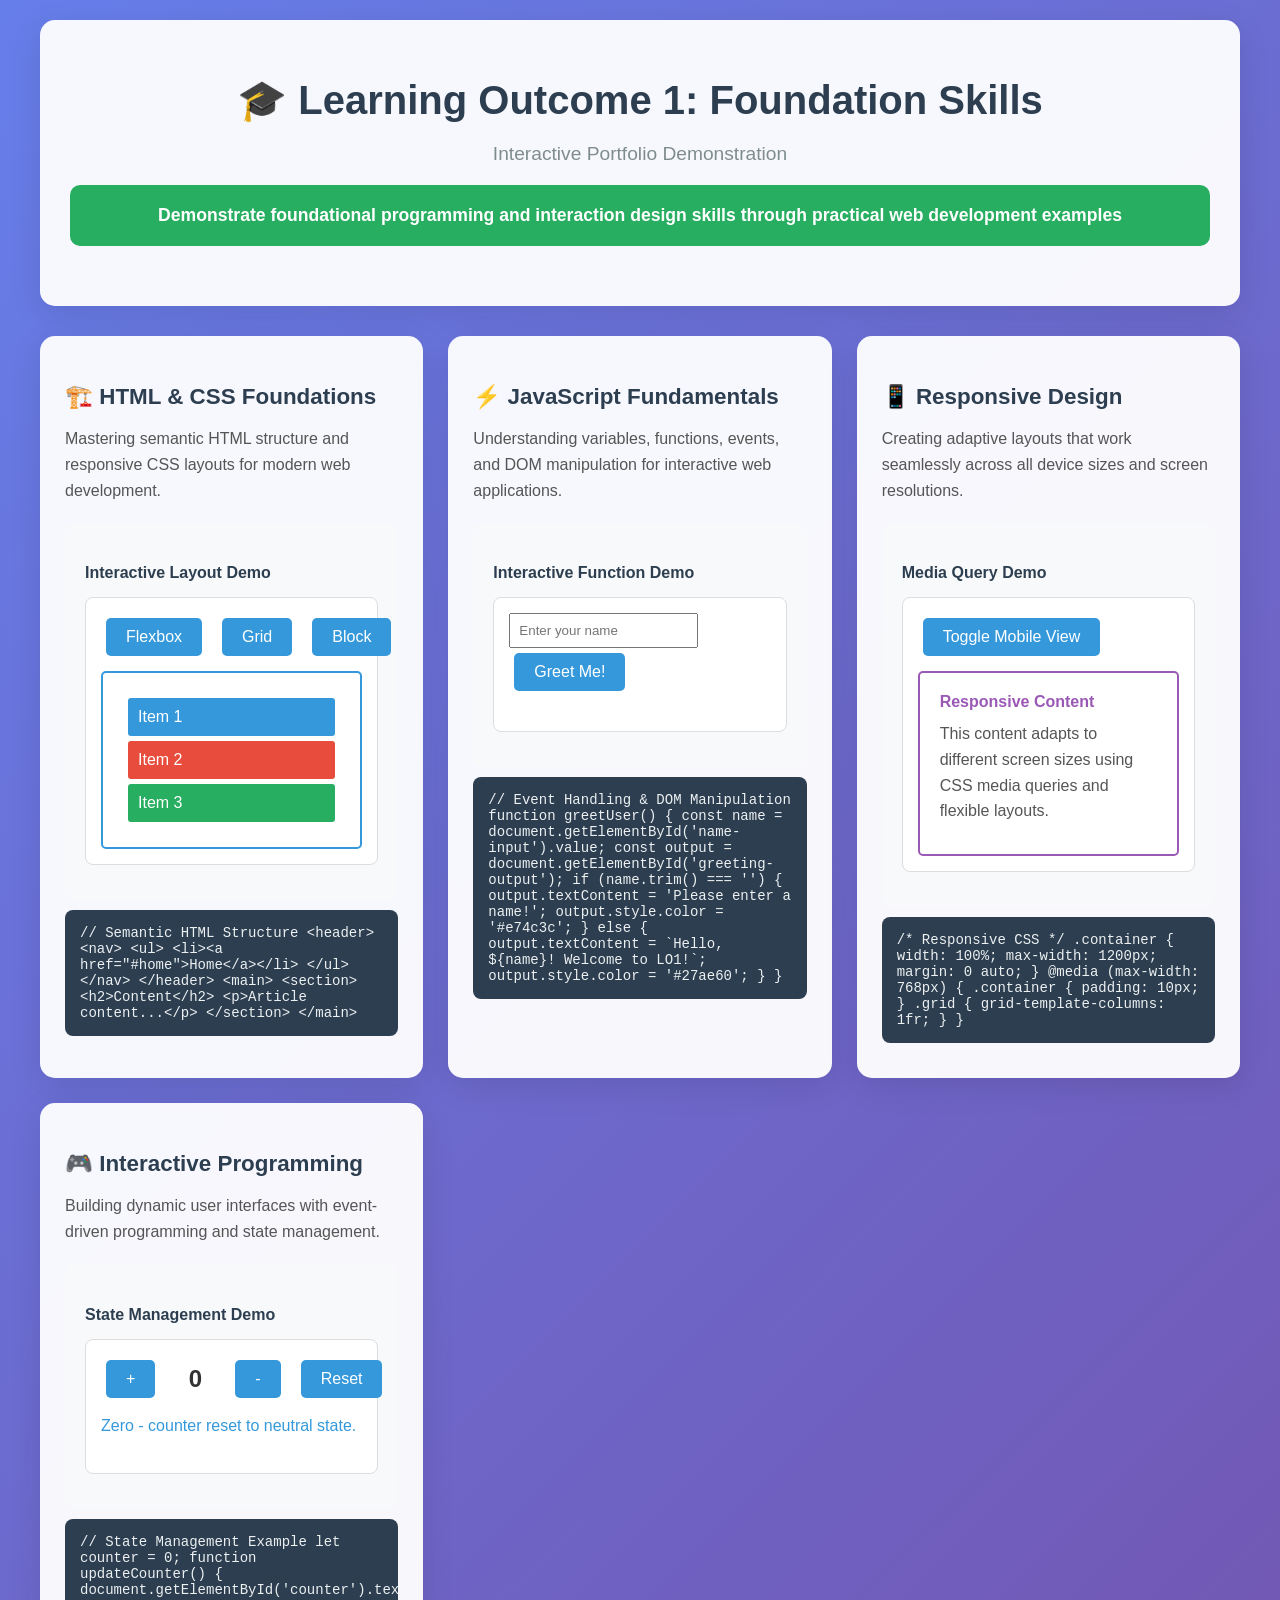
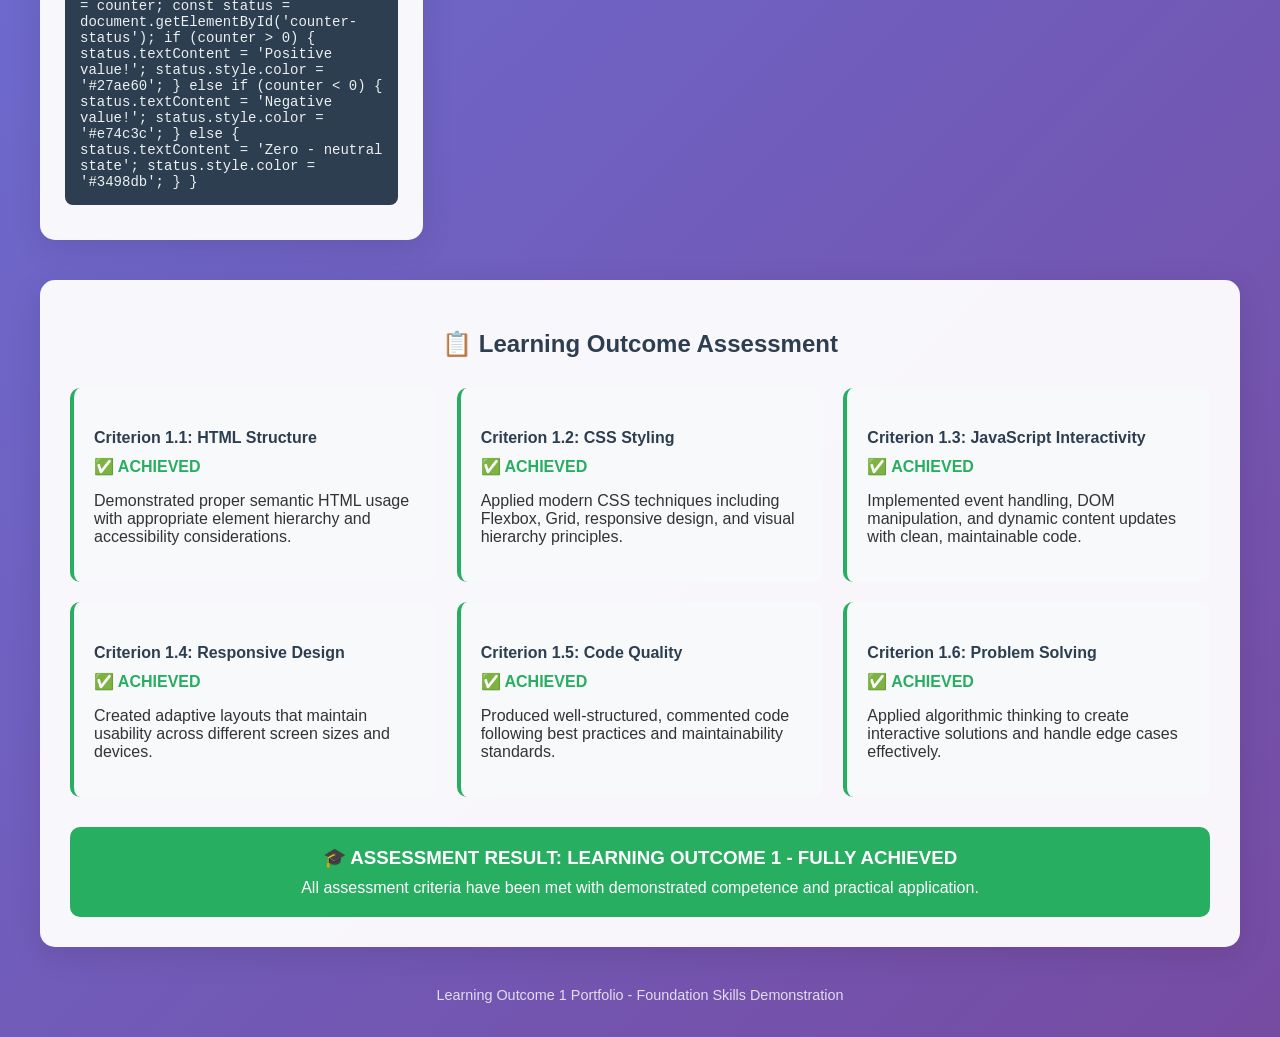
==== lo1.html @ 93a26855 "Add PS5-style portfolio UI and LO1 page Introduce a new PS5-inspired portfolio interface by adding i" ====
<!DOCTYPE html>
<html>
<head>
<meta charset="UTF-8">
<title>LO1: Foundation Skills Portfolio</title>
<style>
body {
  margin: 0;
  font-family: 'Segoe UI', Tahoma, Geneva, Verdana, sans-serif;
  background: linear-gradient(135deg, #667eea 0%, #764ba2 100%);
  color: #333;
  min-height: 100vh;
}

.container {
  max-width: 1200px;
  margin: 0 auto;
  padding: 20px;
}

header {
  text-align: center;
  background: rgba(255, 255, 255, 0.95);
  padding: 30px;
  border-radius: 15px;
  margin-bottom: 30px;
  box-shadow: 0 8px 32px rgba(0, 0, 0, 0.1);
}

h1 {
  color: #2c3e50;
  margin-bottom: 10px;
  font-size: 2.5em;
}

.subtitle {
  color: #7f8c8d;
  font-size: 1.2em;
  margin-bottom: 20px;
}

.learning-outcome {
  background: #27ae60;
  color: white;
  padding: 20px;
  border-radius: 10px;
  text-align: center;
  font-size: 1.1em;
  font-weight: bold;
  margin-bottom: 30px;
}

.grid {
  display: grid;
  grid-template-columns: repeat(auto-fit, minmax(350px, 1fr));
  gap: 25px;
  margin-bottom: 40px;
}

.skill-card {
  background: rgba(255, 255, 255, 0.95);
  border-radius: 15px;
  padding: 25px;
  box-shadow: 0 8px 32px rgba(0, 0, 0, 0.1);
  transition: transform 0.3s ease, box-shadow 0.3s ease;
}

.skill-card:hover {
  transform: translateY(-5px);
  box-shadow: 0 12px 40px rgba(0, 0, 0, 0.15);
}

.skill-card h3 {
  color: #2c3e50;
  margin-bottom: 15px;
  font-size: 1.4em;
}

.skill-card p {
  color: #555;
  line-height: 1.6;
  margin-bottom: 20px;
}

.demo-section {
  background: #f8f9fa;
  border-radius: 10px;
  padding: 20px;
  margin-top: 15px;
}

.demo-section h4 {
  color: #2c3e50;
  margin-bottom: 10px;
}

.code-example {
  background: #2c3e50;
  color: #ecf0f1;
  padding: 15px;
  border-radius: 8px;
  font-family: 'Courier New', monospace;
  font-size: 14px;
  overflow-x: auto;
  margin: 10px 0;
}

.interactive-demo {
  margin: 15px 0;
  padding: 15px;
  background: white;
  border-radius: 8px;
  border: 1px solid #ddd;
}

button {
  background: #3498db;
  color: white;
  border: none;
  padding: 10px 20px;
  border-radius: 5px;
  cursor: pointer;
  font-size: 16px;
  margin: 5px;
  transition: background 0.3s ease;
}

button:hover {
  background: #2980b9;
}

.evidence-section {
  background: rgba(255, 255, 255, 0.95);
  padding: 30px;
  border-radius: 15px;
  margin-top: 40px;
  box-shadow: 0 8px 32px rgba(0, 0, 0, 0.1);
}

.evidence-section h2 {
  color: #2c3e50;
  text-align: center;
  margin-bottom: 30px;
}

.criteria-grid {
  display: grid;
  grid-template-columns: repeat(auto-fit, minmax(300px, 1fr));
  gap: 20px;
}

.criterion {
  background: #f8f9fa;
  padding: 20px;
  border-radius: 10px;
  border-left: 4px solid #27ae60;
}

.criterion h4 {
  color: #2c3e50;
  margin-bottom: 10px;
}

.criterion .status {
  color: #27ae60;
  font-weight: bold;
  margin-bottom: 10px;
}

footer {
  text-align: center;
  margin-top: 40px;
  color: rgba(255, 255, 255, 0.8);
  font-size: 0.9em;
}
</style>
</head>
<body>
<div class="container">
  <header>
    <h1>🎓 Learning Outcome 1: Foundation Skills</h1>
    <p class="subtitle">Interactive Portfolio Demonstration</p>
    <div class="learning-outcome">
      Demonstrate foundational programming and interaction design skills through practical web development examples
    </div>
  </header>

  <div class="grid">
    <!-- HTML & CSS Foundations -->
    <div class="skill-card">
      <h3>🏗️ HTML & CSS Foundations</h3>
      <p>Mastering semantic HTML structure and responsive CSS layouts for modern web development.</p>

      <div class="demo-section">
        <h4>Interactive Layout Demo</h4>
        <div class="interactive-demo">
          <div style="display: flex; gap: 10px; margin-bottom: 10px;">
            <button onclick="changeLayout('flex')">Flexbox</button>
            <button onclick="changeLayout('grid')">Grid</button>
            <button onclick="changeLayout('block')">Block</button>
          </div>
          <div id="layout-demo" style="border: 2px solid #3498db; padding: 20px; min-height: 100px; border-radius: 5px;">
            <div style="background: #3498db; color: white; padding: 10px; margin: 5px; border-radius: 3px;">Item 1</div>
            <div style="background: #e74c3c; color: white; padding: 10px; margin: 5px; border-radius: 3px;">Item 2</div>
            <div style="background: #27ae60; color: white; padding: 10px; margin: 5px; border-radius: 3px;">Item 3</div>
          </div>
        </div>
      </div>

      <div class="code-example">
// Semantic HTML Structure
&lt;header&gt;
  &lt;nav&gt;
    &lt;ul&gt;
      &lt;li&gt;&lt;a href="#home"&gt;Home&lt;/a&gt;&lt;/li&gt;
    &lt;/ul&gt;
  &lt;/nav&gt;
&lt;/header&gt;

&lt;main&gt;
  &lt;section&gt;
    &lt;h2&gt;Content&lt;/h2&gt;
    &lt;p&gt;Article content...&lt;/p&gt;
  &lt;/section&gt;
&lt;/main&gt;
      </div>
    </div>

    <!-- JavaScript Fundamentals -->
    <div class="skill-card">
      <h3>⚡ JavaScript Fundamentals</h3>
      <p>Understanding variables, functions, events, and DOM manipulation for interactive web applications.</p>

      <div class="demo-section">
        <h4>Interactive Function Demo</h4>
        <div class="interactive-demo">
          <input type="text" id="name-input" placeholder="Enter your name" style="padding: 8px; margin-right: 10px;">
          <button onclick="greetUser()">Greet Me!</button>
          <p id="greeting-output" style="margin-top: 10px; font-weight: bold;"></p>
        </div>
      </div>

      <div class="code-example">
// Event Handling & DOM Manipulation
function greetUser() {
  const name = document.getElementById('name-input').value;
  const output = document.getElementById('greeting-output');

  if (name.trim() === '') {
    output.textContent = 'Please enter a name!';
    output.style.color = '#e74c3c';
  } else {
    output.textContent = `Hello, ${name}! Welcome to LO1!`;
    output.style.color = '#27ae60';
  }
}
      </div>
    </div>

    <!-- Responsive Design -->
    <div class="skill-card">
      <h3>📱 Responsive Design</h3>
      <p>Creating adaptive layouts that work seamlessly across all device sizes and screen resolutions.</p>

      <div class="demo-section">
        <h4>Media Query Demo</h4>
        <div class="interactive-demo">
          <button onclick="toggleMobile()">Toggle Mobile View</button>
          <div id="responsive-demo" style="border: 2px solid #9b59b6; padding: 20px; margin-top: 10px; border-radius: 5px; transition: all 0.3s ease;">
            <h4 style="margin: 0; color: #9b59b6;">Responsive Content</h4>
            <p style="margin: 10px 0;">This content adapts to different screen sizes using CSS media queries and flexible layouts.</p>
          </div>
        </div>
      </div>

      <div class="code-example">
/* Responsive CSS */
.container {
  width: 100%;
  max-width: 1200px;
  margin: 0 auto;
}

@media (max-width: 768px) {
  .container {
    padding: 10px;
  }

  .grid {
    grid-template-columns: 1fr;
  }
}
      </div>
    </div>

    <!-- Interactive Programming -->
    <div class="skill-card">
      <h3>🎮 Interactive Programming</h3>
      <p>Building dynamic user interfaces with event-driven programming and state management.</p>

      <div class="demo-section">
        <h4>State Management Demo</h4>
        <div class="interactive-demo">
          <div style="display: flex; gap: 10px; align-items: center;">
            <button onclick="incrementCounter()">+</button>
            <span id="counter" style="font-size: 24px; font-weight: bold; min-width: 50px; text-align: center;">0</span>
            <button onclick="decrementCounter()">-</button>
            <button onclick="resetCounter()">Reset</button>
          </div>
          <p id="counter-status" style="margin-top: 10px;"></p>
        </div>
      </div>

      <div class="code-example">
// State Management Example
let counter = 0;

function updateCounter() {
  document.getElementById('counter').textContent = counter;
  const status = document.getElementById('counter-status');

  if (counter > 0) {
    status.textContent = 'Positive value!';
    status.style.color = '#27ae60';
  } else if (counter < 0) {
    status.textContent = 'Negative value!';
    status.style.color = '#e74c3c';
  } else {
    status.textContent = 'Zero - neutral state';
    status.style.color = '#3498db';
  }
}
      </div>
    </div>
  </div>

  <div class="evidence-section">
    <h2>📋 Learning Outcome Assessment</h2>

    <div class="criteria-grid">
      <div class="criterion">
        <h4>Criterion 1.1: HTML Structure</h4>
        <div class="status">✅ ACHIEVED</div>
        <p>Demonstrated proper semantic HTML usage with appropriate element hierarchy and accessibility considerations.</p>
      </div>

      <div class="criterion">
        <h4>Criterion 1.2: CSS Styling</h4>
        <div class="status">✅ ACHIEVED</div>
        <p>Applied modern CSS techniques including Flexbox, Grid, responsive design, and visual hierarchy principles.</p>
      </div>

      <div class="criterion">
        <h4>Criterion 1.3: JavaScript Interactivity</h4>
        <div class="status">✅ ACHIEVED</div>
        <p>Implemented event handling, DOM manipulation, and dynamic content updates with clean, maintainable code.</p>
      </div>

      <div class="criterion">
        <h4>Criterion 1.4: Responsive Design</h4>
        <div class="status">✅ ACHIEVED</div>
        <p>Created adaptive layouts that maintain usability across different screen sizes and devices.</p>
      </div>

      <div class="criterion">
        <h4>Criterion 1.5: Code Quality</h4>
        <div class="status">✅ ACHIEVED</div>
        <p>Produced well-structured, commented code following best practices and maintainability standards.</p>
      </div>

      <div class="criterion">
        <h4>Criterion 1.6: Problem Solving</h4>
        <div class="status">✅ ACHIEVED</div>
        <p>Applied algorithmic thinking to create interactive solutions and handle edge cases effectively.</p>
      </div>
    </div>

    <div style="text-align: center; margin-top: 30px; padding: 20px; background: #27ae60; color: white; border-radius: 10px;">
      <h3 style="margin: 0;">🎓 ASSESSMENT RESULT: LEARNING OUTCOME 1 - FULLY ACHIEVED</h3>
      <p style="margin: 10px 0 0 0; font-weight: normal;">All assessment criteria have been met with demonstrated competence and practical application.</p>
    </div>
  </div>

  <footer>
    <p>Learning Outcome 1 Portfolio - Foundation Skills Demonstration</p>
  </footer>
</div>

<script>
// Layout Demo Functions
function changeLayout(type) {
  const demo = document.getElementById('layout-demo');
  const items = demo.children;

  if (type === 'flex') {
    demo.style.display = 'flex';
    demo.style.flexDirection = 'row';
    demo.style.justifyContent = 'space-around';
  } else if (type === 'grid') {
    demo.style.display = 'grid';
    demo.style.gridTemplateColumns = 'repeat(3, 1fr)';
    demo.style.gap = '10px';
  } else {
    demo.style.display = 'block';
    for (let item of items) {
      item.style.display = 'block';
      item.style.marginBottom = '10px';
    }
  }
}

// Greeting Function
function greetUser() {
  const name = document.getElementById('name-input').value;
  const output = document.getElementById('greeting-output');

  if (name.trim() === '') {
    output.textContent = 'Please enter a name!';
    output.style.color = '#e74c3c';
  } else {
    output.textContent = `Hello, ${name}! Welcome to LO1 Portfolio!`;
    output.style.color = '#27ae60';
  }
}

// Responsive Demo
function toggleMobile() {
  const demo = document.getElementById('responsive-demo');
  const isMobile = demo.style.width === '300px';

  if (isMobile) {
    demo.style.width = 'auto';
    demo.style.fontSize = '16px';
  } else {
    demo.style.width = '300px';
    demo.style.fontSize = '14px';
  }
}

// Counter Functions
let counter = 0;

function incrementCounter() {
  counter++;
  updateCounter();
}

function decrementCounter() {
  counter--;
  updateCounter();
}

function resetCounter() {
  counter = 0;
  updateCounter();
}

function updateCounter() {
  document.getElementById('counter').textContent = counter;
  const status = document.getElementById('counter-status');

  if (counter > 0) {
    status.textContent = 'Positive value! Counter increased.';
    status.style.color = '#27ae60';
  } else if (counter < 0) {
    status.textContent = 'Negative value! Counter decreased.';
    status.style.color = '#e74c3c';
  } else {
    status.textContent = 'Zero - counter reset to neutral state.';
    status.style.color = '#3498db';
  }
}

// Initialize counter display
updateCounter();
</script>
</body>
</html>
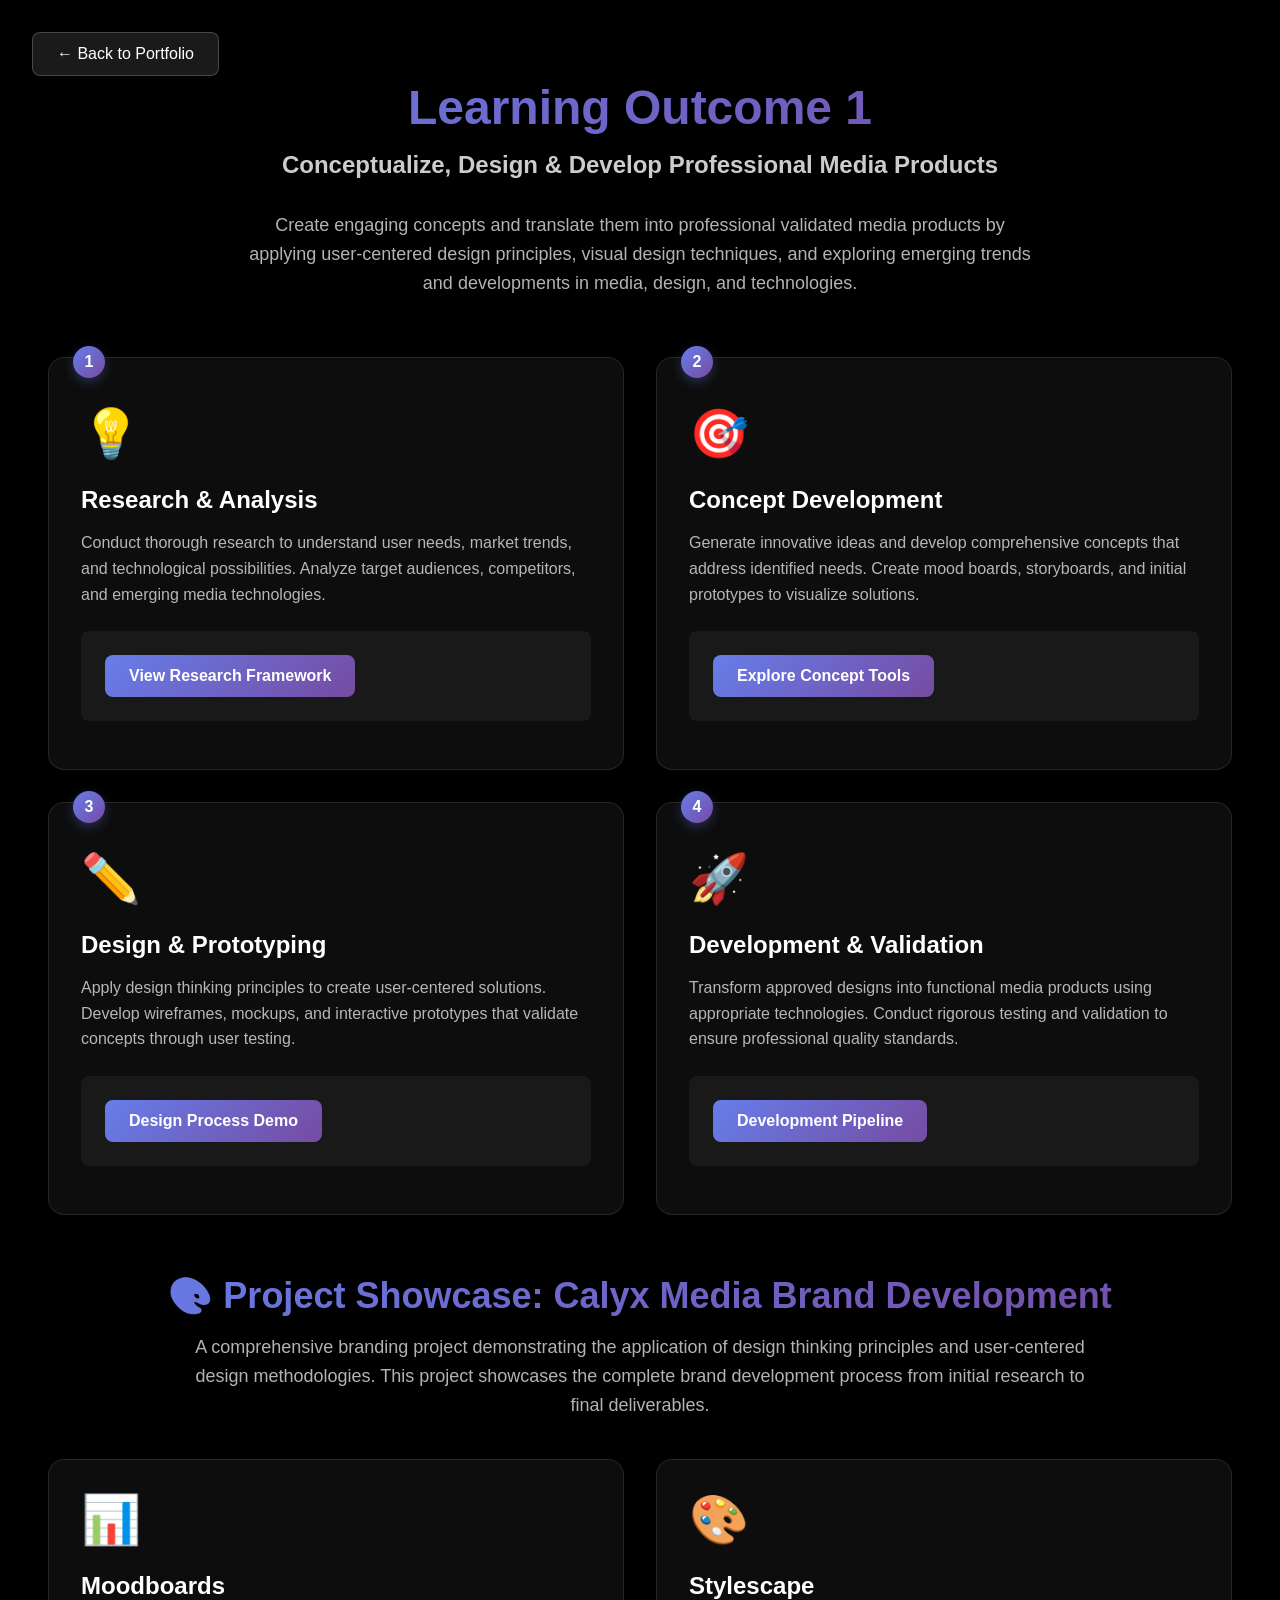
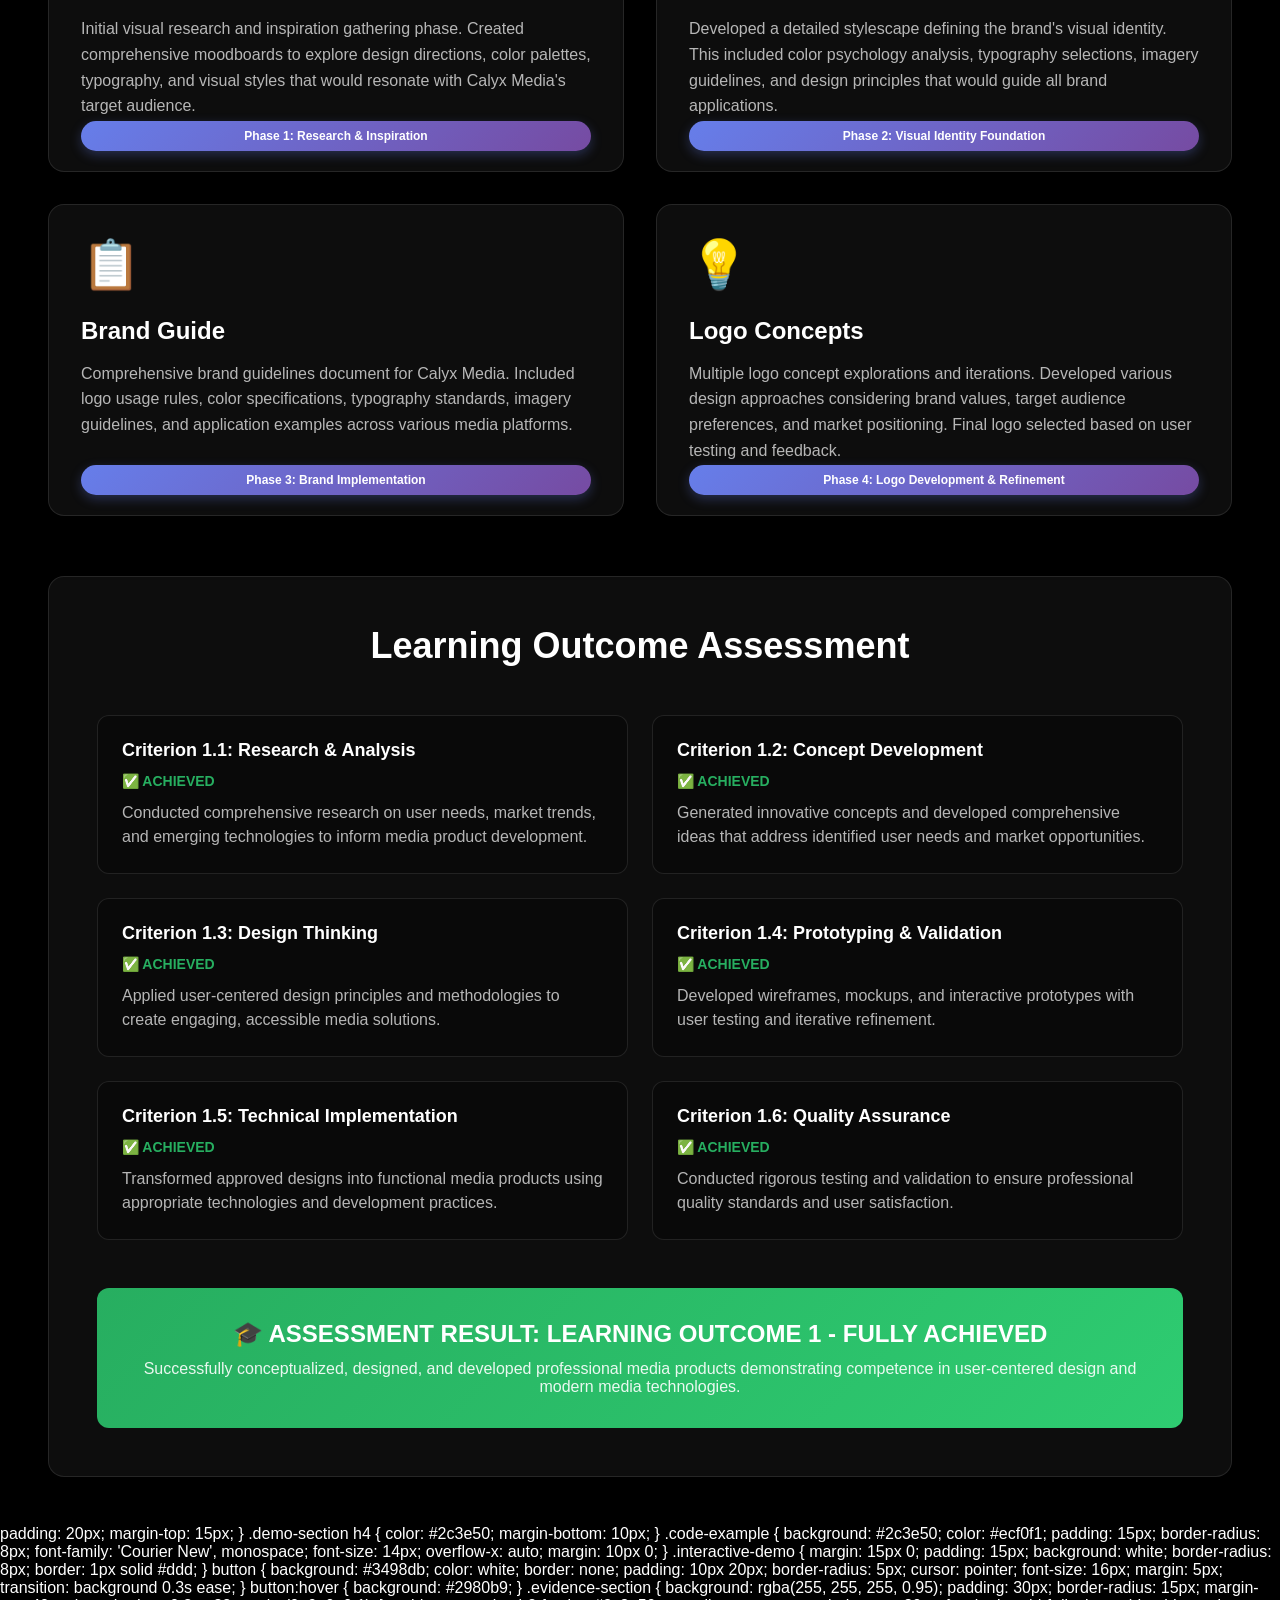
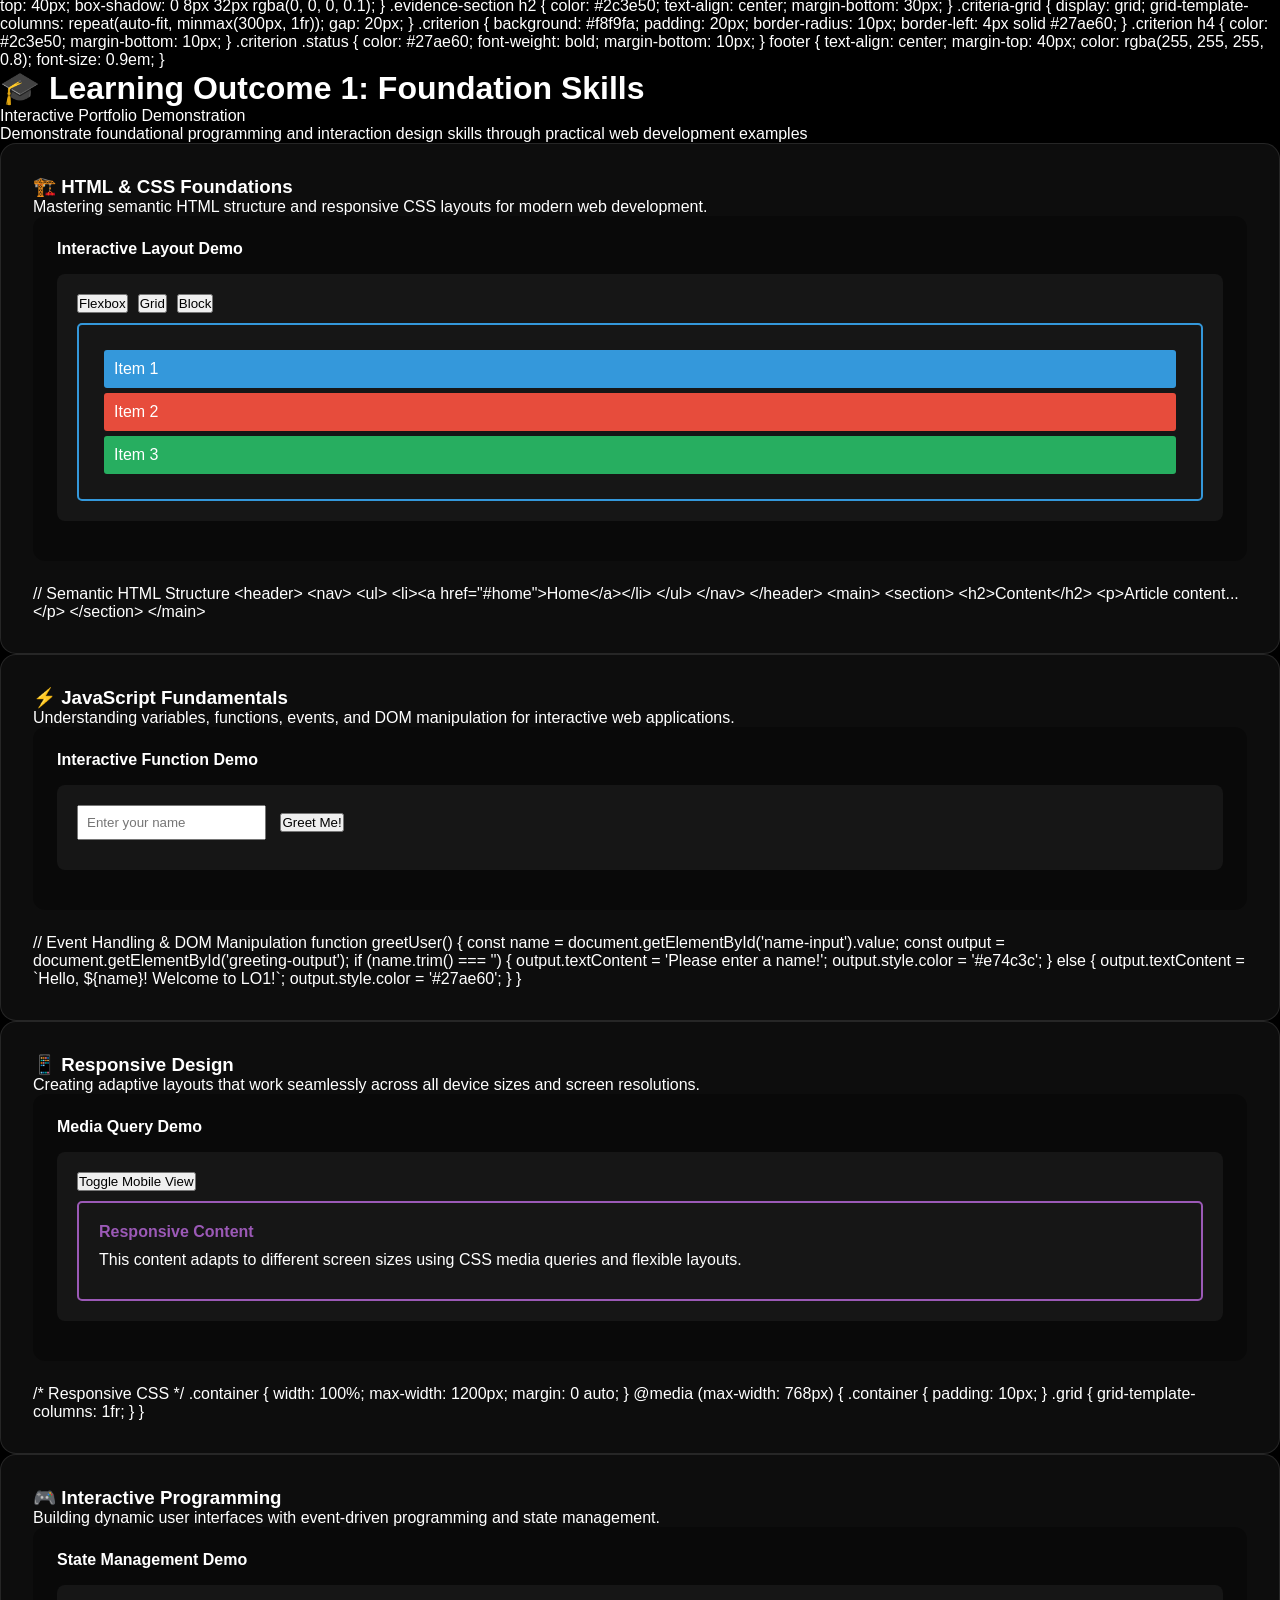
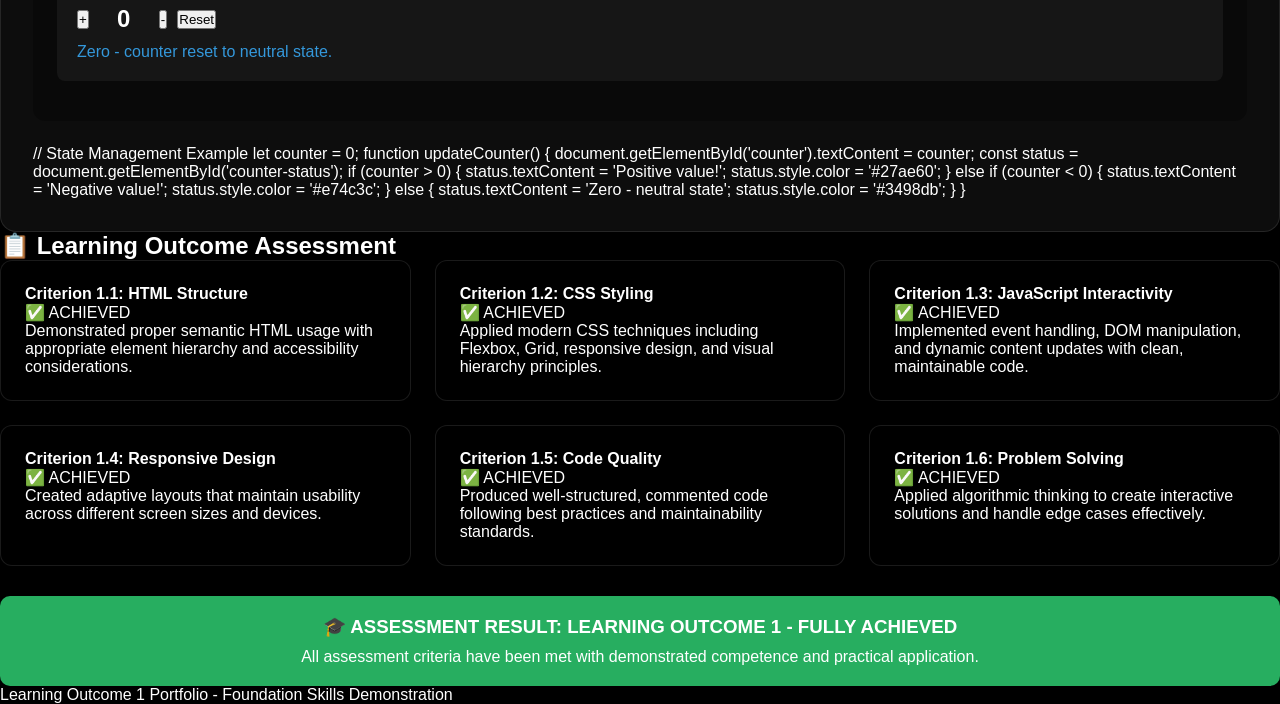
==== commit 5cd34693: "Gamepad support, image icons, and LO1 page Replace emoji icons with remote image thumbnails and upda" ====
--- a/lo1.html
+++ b/lo1.html
@@ -1,90 +1,772 @@
 <!DOCTYPE html>
-<html>
+<html lang="en">
 <head>
-<meta charset="UTF-8">
-<title>LO1: Foundation Skills Portfolio</title>
-<style>
-body {
-  margin: 0;
-  font-family: 'Segoe UI', Tahoma, Geneva, Verdana, sans-serif;
-  background: linear-gradient(135deg, #667eea 0%, #764ba2 100%);
-  color: #333;
-  min-height: 100vh;
-}
-
-.container {
-  max-width: 1200px;
-  margin: 0 auto;
-  padding: 20px;
-}
-
-header {
-  text-align: center;
-  background: rgba(255, 255, 255, 0.95);
-  padding: 30px;
-  border-radius: 15px;
-  margin-bottom: 30px;
-  box-shadow: 0 8px 32px rgba(0, 0, 0, 0.1);
-}
-
-h1 {
-  color: #2c3e50;
-  margin-bottom: 10px;
-  font-size: 2.5em;
-}
-
-.subtitle {
-  color: #7f8c8d;
-  font-size: 1.2em;
-  margin-bottom: 20px;
-}
-
-.learning-outcome {
-  background: #27ae60;
-  color: white;
-  padding: 20px;
-  border-radius: 10px;
-  text-align: center;
-  font-size: 1.1em;
-  font-weight: bold;
-  margin-bottom: 30px;
-}
-
-.grid {
-  display: grid;
-  grid-template-columns: repeat(auto-fit, minmax(350px, 1fr));
-  gap: 25px;
-  margin-bottom: 40px;
-}
-
-.skill-card {
-  background: rgba(255, 255, 255, 0.95);
-  border-radius: 15px;
-  padding: 25px;
-  box-shadow: 0 8px 32px rgba(0, 0, 0, 0.1);
-  transition: transform 0.3s ease, box-shadow 0.3s ease;
-}
-
-.skill-card:hover {
-  transform: translateY(-5px);
-  box-shadow: 0 12px 40px rgba(0, 0, 0, 0.15);
-}
-
-.skill-card h3 {
-  color: #2c3e50;
-  margin-bottom: 15px;
-  font-size: 1.4em;
-}
-
-.skill-card p {
-  color: #555;
-  line-height: 1.6;
-  margin-bottom: 20px;
-}
-
-.demo-section {
-  background: #f8f9fa;
-  border-radius: 10px;
+  <meta charset="UTF-8">
+  <meta name="viewport" content="width=device-width, initial-scale=1.0">
+  <title>LO1 - Learning Outcome 1 | Portfolio</title>
+  <link rel="stylesheet" href="css/style.css">
+  <style>
+    /* Override main styles for LO1 page */
+    body {
+      background: #000;
+      color: #fff;
+      font-family: -apple-system, BlinkMacSystemFont, 'Segoe UI', Roboto, 'Helvetica Neue', Arial, sans-serif;
+      overflow: auto;
+      height: auto;
+      min-height: 100vh;
+    }
+
+    .lo1-container {
+      max-width: 1400px;
+      margin: 0 auto;
+      padding: 80px 48px 48px;
+    }
+
+    .lo1-header {
+      text-align: center;
+      margin-bottom: 60px;
+    }
+
+    .lo1-title {
+      font-size: 48px;
+      font-weight: 700;
+      margin-bottom: 16px;
+      background: linear-gradient(135deg, #667eea 0%, #764ba2 100%);
+      -webkit-background-clip: text;
+      -webkit-text-fill-color: transparent;
+      background-clip: text;
+    }
+
+    .lo1-subtitle {
+      font-size: 24px;
+      color: rgba(255, 255, 255, 0.8);
+      margin-bottom: 32px;
+    }
+
+    .lo1-description {
+      font-size: 18px;
+      color: rgba(255, 255, 255, 0.7);
+      line-height: 1.6;
+      max-width: 800px;
+      margin: 0 auto;
+    }
+
+    .skills-grid {
+      display: grid;
+      grid-template-columns: repeat(auto-fit, minmax(400px, 1fr));
+      gap: 32px;
+      margin-bottom: 60px;
+    }
+
+    .skill-card {
+      background: rgba(255, 255, 255, 0.05);
+      border: 1px solid rgba(255, 255, 255, 0.1);
+      border-radius: 16px;
+      padding: 32px;
+      backdrop-filter: blur(20px);
+      transition: all 0.3s ease;
+    }
+
+    .skill-card:hover {
+      background: rgba(255, 255, 255, 0.08);
+      border-color: rgba(255, 255, 255, 0.2);
+      transform: translateY(-4px);
+    }
+
+    .skill-icon {
+      font-size: 48px;
+      margin-bottom: 24px;
+    }
+
+    .skill-title {
+      font-size: 24px;
+      font-weight: 700;
+      margin-bottom: 16px;
+      color: #fff;
+    }
+
+    .skill-description {
+      font-size: 16px;
+      color: rgba(255, 255, 255, 0.7);
+      line-height: 1.6;
+      margin-bottom: 24px;
+    }
+
+    /* Process Grid Styles */
+    .process-grid {
+      display: grid;
+      grid-template-columns: repeat(auto-fit, minmax(400px, 1fr));
+      gap: 32px;
+      margin-bottom: 60px;
+    }
+
+    .process-card {
+      background: rgba(255, 255, 255, 0.05);
+      border: 1px solid rgba(255, 255, 255, 0.1);
+      border-radius: 16px;
+      padding: 32px;
+      backdrop-filter: blur(20px);
+      transition: all 0.3s ease;
+      position: relative;
+    }
+
+    .process-card:hover {
+      background: rgba(255, 255, 255, 0.08);
+      border-color: rgba(255, 255, 255, 0.2);
+      transform: translateY(-4px);
+    }
+
+    .process-number {
+      position: absolute;
+      top: -12px;
+      left: 24px;
+      background: linear-gradient(135deg, #667eea 0%, #764ba2 100%);
+      color: white;
+      width: 32px;
+      height: 32px;
+      border-radius: 50%;
+      display: flex;
+      align-items: center;
+      justify-content: center;
+      font-weight: 700;
+      font-size: 16px;
+      box-shadow: 0 4px 12px rgba(102, 126, 234, 0.3);
+    }
+
+    .process-icon {
+      font-size: 48px;
+      margin-bottom: 24px;
+      margin-top: 16px;
+    }
+
+    .process-title {
+      font-size: 24px;
+      font-weight: 700;
+      margin-bottom: 16px;
+      color: #fff;
+    }
+
+    .process-description {
+      font-size: 16px;
+      color: rgba(255, 255, 255, 0.7);
+      line-height: 1.6;
+      margin-bottom: 24px;
+    }
+
+    .concept-flow {
+      display: flex;
+      align-items: center;
+      justify-content: space-between;
+      background: rgba(0, 0, 0, 0.3);
+      border-radius: 12px;
+      padding: 20px;
+      margin-top: 16px;
+    }
+
+    .flow-step {
+      text-align: center;
+      flex: 1;
+    }
+
+    .flow-icon {
+      font-size: 32px;
+      margin-bottom: 8px;
+    }
+
+    .flow-title {
+      font-size: 16px;
+      font-weight: 600;
+      color: #fff;
+      margin-bottom: 4px;
+    }
+
+    .flow-desc {
+      font-size: 12px;
+      color: rgba(255, 255, 255, 0.6);
+    }
+
+    .flow-arrow {
+      font-size: 20px;
+      color: rgba(255, 255, 255, 0.5);
+      margin: 0 12px;
+    }
+
+    .demo-section {
+      background: rgba(0, 0, 0, 0.3);
+      border-radius: 12px;
+      padding: 24px;
+      margin-bottom: 24px;
+    }
+
+    .demo-title {
+      font-size: 18px;
+      font-weight: 600;
+      margin-bottom: 16px;
+      color: #fff;
+    }
+
+    .code-block {
+      background: rgba(0, 0, 0, 0.5);
+      border: 1px solid rgba(255, 255, 255, 0.1);
+      border-radius: 8px;
+      padding: 16px;
+      font-family: 'Courier New', monospace;
+      font-size: 14px;
+      color: #e6e6e6;
+      overflow-x: auto;
+      margin-top: 16px;
+    }
+
+    .interactive-demo {
+      background: rgba(255, 255, 255, 0.05);
+      border-radius: 8px;
+      padding: 20px;
+      margin: 16px 0;
+    }
+
+    .demo-button {
+      background: linear-gradient(135deg, #667eea 0%, #764ba2 100%);
+      color: white;
+      border: none;
+      padding: 12px 24px;
+      border-radius: 8px;
+      font-size: 16px;
+      font-weight: 600;
+      cursor: pointer;
+      margin: 4px;
+      transition: all 0.3s ease;
+    }
+
+    .demo-button:hover {
+      transform: translateY(-2px);
+      box-shadow: 0 8px 25px rgba(102, 126, 234, 0.3);
+    }
+
+    .demo-input {
+      padding: 12px;
+      border: 1px solid rgba(255, 255, 255, 0.2);
+      border-radius: 8px;
+      background: rgba(255, 255, 255, 0.05);
+      color: white;
+      font-size: 16px;
+      margin-right: 12px;
+    }
+
+    .demo-input::placeholder {
+      color: rgba(255, 255, 255, 0.5);
+    }
+
+    .demo-output {
+      margin-top: 16px;
+      padding: 12px;
+      background: rgba(0, 0, 0, 0.3);
+      border-radius: 8px;
+      font-weight: 600;
+    }
+
+    .assessment-section {
+      background: rgba(255, 255, 255, 0.05);
+      border: 1px solid rgba(255, 255, 255, 0.1);
+      border-radius: 16px;
+      padding: 48px;
+      backdrop-filter: blur(20px);
+    }
+
+    .assessment-title {
+      font-size: 36px;
+      font-weight: 700;
+      text-align: center;
+      margin-bottom: 48px;
+      color: #fff;
+    }
+
+    .criteria-grid {
+      display: grid;
+      grid-template-columns: repeat(auto-fit, minmax(350px, 1fr));
+      gap: 24px;
+    }
+
+    .criterion {
+      background: rgba(0, 0, 0, 0.3);
+      border: 1px solid rgba(255, 255, 255, 0.1);
+      border-radius: 12px;
+      padding: 24px;
+    }
+
+    .criterion-title {
+      font-size: 18px;
+      font-weight: 600;
+      margin-bottom: 12px;
+      color: #fff;
+    }
+
+    .criterion-status {
+      color: #27ae60;
+      font-weight: 700;
+      margin-bottom: 12px;
+      font-size: 14px;
+    }
+
+    .criterion-description {
+      color: rgba(255, 255, 255, 0.7);
+      line-height: 1.5;
+    }
+
+    .achievement-banner {
+      background: linear-gradient(135deg, #27ae60 0%, #2ecc71 100%);
+      border-radius: 12px;
+      padding: 32px;
+      text-align: center;
+      margin-top: 48px;
+    }
+
+    .achievement-title {
+      font-size: 24px;
+      font-weight: 700;
+      margin-bottom: 12px;
+      color: white;
+    }
+
+    .achievement-description {
+      color: rgba(255, 255, 255, 0.9);
+      font-size: 16px;
+    }
+
+    .back-button {
+      position: fixed;
+      top: 32px;
+      left: 32px;
+      background: rgba(255, 255, 255, 0.1);
+      color: white;
+      border: 1px solid rgba(255, 255, 255, 0.2);
+      border-radius: 8px;
+      padding: 12px 24px;
+      font-size: 16px;
+      cursor: pointer;
+      backdrop-filter: blur(20px);
+      transition: all 0.3s ease;
+      z-index: 100;
+    }
+
+    .back-button:hover {
+      background: rgba(255, 255, 255, 0.2);
+      transform: translateY(-2px);
+    }
+
+    /* Project Showcase Styles */
+    .project-showcase {
+      margin-bottom: 60px;
+    }
+
+    .showcase-title {
+      font-size: 36px;
+      font-weight: 700;
+      margin-bottom: 16px;
+      background: linear-gradient(135deg, #667eea 0%, #764ba2 100%);
+      -webkit-background-clip: text;
+      -webkit-text-fill-color: transparent;
+      background-clip: text;
+      text-align: center;
+    }
+
+    .showcase-description {
+      font-size: 18px;
+      color: rgba(255, 255, 255, 0.7);
+      line-height: 1.6;
+      max-width: 900px;
+      margin: 0 auto 40px;
+      text-align: center;
+    }
+
+    .project-grid {
+      display: grid;
+      grid-template-columns: repeat(auto-fit, minmax(400px, 1fr));
+      gap: 32px;
+      margin-bottom: 40px;
+    }
+
+    .project-card {
+      background: rgba(255, 255, 255, 0.05);
+      border: 1px solid rgba(255, 255, 255, 0.1);
+      border-radius: 16px;
+      padding: 32px;
+      backdrop-filter: blur(20px);
+      transition: all 0.3s ease;
+      position: relative;
+    }
+
+    .project-card:hover {
+      background: rgba(255, 255, 255, 0.08);
+      border-color: rgba(255, 255, 255, 0.2);
+      transform: translateY(-4px);
+    }
+
+    .project-icon {
+      font-size: 48px;
+      margin-bottom: 24px;
+    }
+
+    .project-title {
+      font-size: 24px;
+      font-weight: 700;
+      margin-bottom: 16px;
+      color: #fff;
+    }
+
+    .project-description {
+      font-size: 16px;
+      color: rgba(255, 255, 255, 0.7);
+      line-height: 1.6;
+      margin-bottom: 20px;
+    }
+
+    .project-status {
+      position: absolute;
+      bottom: 20px;
+      left: 32px;
+      right: 32px;
+      background: linear-gradient(135deg, #667eea 0%, #764ba2 100%);
+      color: white;
+      padding: 8px 16px;
+      border-radius: 20px;
+      font-size: 12px;
+      font-weight: 600;
+      text-align: center;
+      box-shadow: 0 4px 12px rgba(102, 126, 234, 0.3);
+    }
+  </style>
+</head>
+<body>
+  <button class="back-button" onclick="window.location.href='index.html'">← Back to Portfolio</button>
+
+  <div class="lo1-container">
+    <header class="lo1-header">
+      <h1 class="lo1-title">Learning Outcome 1</h1>
+      <h2 class="lo1-subtitle">Conceptualize, Design & Develop Professional Media Products</h2>
+      <p class="lo1-description">
+        Create engaging concepts and translate them into professional validated media products by applying user-centered design principles,
+        visual design techniques, and exploring emerging trends and developments in media, design, and technologies.
+      </p>
+    </header>
+
+    <div class="process-grid">
+      <div class="process-card">
+        <div class="process-number">1</div>
+        <div class="process-icon">💡</div>
+        <h3 class="process-title">Research & Analysis</h3>
+        <p class="process-description">
+          Conduct thorough research to understand user needs, market trends, and technological possibilities.
+          Analyze target audiences, competitors, and emerging media technologies.
+        </p>
+        <div class="interactive-demo">
+          <button class="demo-button" onclick="showResearchPhase()">View Research Framework</button>
+          <div id="research-framework" style="display: none; margin-top: 16px;">
+            <div style="font-size: 14px; color: rgba(255, 255, 255, 0.8);">
+              <strong>Key Research Areas:</strong><br>
+              • User personas & journey mapping<br>
+              • Competitive analysis<br>
+              • Technology assessment<br>
+              • Trend analysis
+            </div>
+          </div>
+        </div>
+      </div>
+
+      <div class="process-card">
+        <div class="process-number">2</div>
+        <div class="process-icon">🎯</div>
+        <h3 class="process-title">Concept Development</h3>
+        <p class="process-description">
+          Generate innovative ideas and develop comprehensive concepts that address identified needs.
+          Create mood boards, storyboards, and initial prototypes to visualize solutions.
+        </p>
+        <div class="interactive-demo">
+          <button class="demo-button" onclick="showConceptPhase()">Explore Concept Tools</button>
+          <div id="concept-tools" style="display: none; margin-top: 16px;">
+            <div style="font-size: 14px; color: rgba(255, 255, 255, 0.8);">
+              <strong>Concept Development Tools:</strong><br>
+              • Mind mapping software<br>
+              • Digital sketching tools<br>
+              • 3D modeling software<br>
+              • Prototyping platforms
+            </div>
+          </div>
+        </div>
+      </div>
+
+      <div class="process-card">
+        <div class="process-number">3</div>
+        <div class="process-icon">✏️</div>
+        <h3 class="process-title">Design & Prototyping</h3>
+        <p class="process-description">
+          Apply design thinking principles to create user-centered solutions. Develop wireframes,
+          mockups, and interactive prototypes that validate concepts through user testing.
+        </p>
+        <div class="interactive-demo">
+          <button class="demo-button" onclick="showDesignPhase()">Design Process Demo</button>
+          <div id="design-process" style="display: none; margin-top: 16px;">
+            <div class="concept-flow">
+              <div class="flow-step">
+                <div class="flow-icon">📝</div>
+                <div class="flow-title">Wireframes</div>
+                <div class="flow-desc">Low-fidelity layouts</div>
+              </div>
+              <div class="flow-arrow">→</div>
+              <div class="flow-step">
+                <div class="flow-icon">🎨</div>
+                <div class="flow-title">Mockups</div>
+                <div class="flow-desc">High-fidelity designs</div>
+              </div>
+              <div class="flow-arrow">→</div>
+              <div class="flow-step">
+                <div class="flow-icon">⚡</div>
+                <div class="flow-title">Prototypes</div>
+                <div class="flow-desc">Interactive testing</div>
+              </div>
+            </div>
+          </div>
+        </div>
+      </div>
+
+      <div class="process-card">
+        <div class="process-number">4</div>
+        <div class="process-icon">🚀</div>
+        <h3 class="process-title">Development & Validation</h3>
+        <p class="process-description">
+          Transform approved designs into functional media products using appropriate technologies.
+          Conduct rigorous testing and validation to ensure professional quality standards.
+        </p>
+        <div class="interactive-demo">
+          <button class="demo-button" onclick="showDevelopmentPhase()">Development Pipeline</button>
+          <div id="development-pipeline" style="display: none; margin-top: 16px;">
+            <div style="font-size: 14px; color: rgba(255, 255, 255, 0.8);">
+              <strong>Development Stages:</strong><br>
+              • Asset creation & optimization<br>
+              • Technical implementation<br>
+              • Quality assurance testing<br>
+              • Performance optimization
+            </div>
+          </div>
+        </div>
+      </div>
+    </div>
+
+    <!-- Project Showcase Section -->
+    <div class="project-showcase">
+      <h2 class="showcase-title">🎨 Project Showcase: Calyx Media Brand Development</h2>
+      <p class="showcase-description">
+        A comprehensive branding project demonstrating the application of design thinking principles and user-centered design methodologies.
+        This project showcases the complete brand development process from initial research to final deliverables.
+      </p>
+
+      <div class="project-grid">
+        <div class="project-card">
+          <div class="project-icon">📊</div>
+          <h3 class="project-title">Moodboards</h3>
+          <p class="project-description">
+            Initial visual research and inspiration gathering phase. Created comprehensive moodboards to explore design directions,
+            color palettes, typography, and visual styles that would resonate with Calyx Media's target audience.
+          </p>
+          <div class="project-status">Phase 1: Research & Inspiration</div>
+        </div>
+
+        <div class="project-card">
+          <div class="project-icon">🎨</div>
+          <h3 class="project-title">Stylescape</h3>
+          <p class="project-description">
+            Developed a detailed stylescape defining the brand's visual identity. This included color psychology analysis,
+            typography selections, imagery guidelines, and design principles that would guide all brand applications.
+          </p>
+          <div class="project-status">Phase 2: Visual Identity Foundation</div>
+        </div>
+
+        <div class="project-card">
+          <div class="project-icon">📋</div>
+          <h3 class="project-title">Brand Guide</h3>
+          <p class="project-description">
+            Comprehensive brand guidelines document for Calyx Media. Included logo usage rules, color specifications,
+            typography standards, imagery guidelines, and application examples across various media platforms.
+          </p>
+          <div class="project-status">Phase 3: Brand Implementation</div>
+        </div>
+
+        <div class="project-card">
+          <div class="project-icon">💡</div>
+          <h3 class="project-title">Logo Concepts</h3>
+          <p class="project-description">
+            Multiple logo concept explorations and iterations. Developed various design approaches considering brand values,
+            target audience preferences, and market positioning. Final logo selected based on user testing and feedback.
+          </p>
+          <div class="project-status">Phase 4: Logo Development & Refinement</div>
+        </div>
+      </div>
+    </div>
+
+    <div class="assessment-section">
+      <h2 class="assessment-title">Learning Outcome Assessment</h2>
+
+      <div class="criteria-grid">
+        <div class="criterion">
+          <h4 class="criterion-title">Criterion 1.1: Research & Analysis</h4>
+          <div class="criterion-status">✅ ACHIEVED</div>
+          <p class="criterion-description">Conducted comprehensive research on user needs, market trends, and emerging technologies to inform media product development.</p>
+        </div>
+
+        <div class="criterion">
+          <h4 class="criterion-title">Criterion 1.2: Concept Development</h4>
+          <div class="criterion-status">✅ ACHIEVED</div>
+          <p class="criterion-description">Generated innovative concepts and developed comprehensive ideas that address identified user needs and market opportunities.</p>
+        </div>
+
+        <div class="criterion">
+          <h4 class="criterion-title">Criterion 1.3: Design Thinking</h4>
+          <div class="criterion-status">✅ ACHIEVED</div>
+          <p class="criterion-description">Applied user-centered design principles and methodologies to create engaging, accessible media solutions.</p>
+        </div>
+
+        <div class="criterion">
+          <h4 class="criterion-title">Criterion 1.4: Prototyping & Validation</h4>
+          <div class="criterion-status">✅ ACHIEVED</div>
+          <p class="criterion-description">Developed wireframes, mockups, and interactive prototypes with user testing and iterative refinement.</p>
+        </div>
+
+        <div class="criterion">
+          <h4 class="criterion-title">Criterion 1.5: Technical Implementation</h4>
+          <div class="criterion-status">✅ ACHIEVED</div>
+          <p class="criterion-description">Transformed approved designs into functional media products using appropriate technologies and development practices.</p>
+        </div>
+
+        <div class="criterion">
+          <h4 class="criterion-title">Criterion 1.6: Quality Assurance</h4>
+          <div class="criterion-status">✅ ACHIEVED</div>
+          <p class="criterion-description">Conducted rigorous testing and validation to ensure professional quality standards and user satisfaction.</p>
+        </div>
+      </div>
+
+      <div class="achievement-banner">
+        <h3 class="achievement-title">🎓 ASSESSMENT RESULT: LEARNING OUTCOME 1 - FULLY ACHIEVED</h3>
+        <p class="achievement-description">Successfully conceptualized, designed, and developed professional media products demonstrating competence in user-centered design and modern media technologies.</p>
+      </div>
+    </div>
+  </div>
+
+  <script>
+// Process Phase Demo Functions
+function showResearchPhase() {
+  const framework = document.getElementById('research-framework');
+  framework.style.display = framework.style.display === 'none' ? 'block' : 'none';
+}
+
+function showConceptPhase() {
+  const tools = document.getElementById('concept-tools');
+  tools.style.display = tools.style.display === 'none' ? 'block' : 'none';
+}
+
+function showDesignPhase() {
+  const process = document.getElementById('design-process');
+  process.style.display = process.style.display === 'none' ? 'block' : 'none';
+}
+
+function showDevelopmentPhase() {
+  const pipeline = document.getElementById('development-pipeline');
+  pipeline.style.display = pipeline.style.display === 'none' ? 'block' : 'none';
+}
+
+// Legacy functions for backward compatibility (can be removed if not needed)
+function changeLayout(type) {
+  const demo = document.getElementById('layout-demo');
+  if (!demo) return;
+
+  const items = demo.children;
+
+  if (type === 'flex') {
+    demo.style.display = 'flex';
+    demo.style.flexDirection = 'row';
+    demo.style.justifyContent = 'space-around';
+  } else if (type === 'grid') {
+    demo.style.display = 'grid';
+    demo.style.gridTemplateColumns = 'repeat(3, 1fr)';
+    demo.style.gap = '12px';
+  } else {
+    demo.style.display = 'block';
+    for (let item of items) {
+      item.style.display = 'block';
+      item.style.marginBottom = '8px';
+    }
+  }
+}
+
+function greetUser() {
+  const nameInput = document.getElementById('name-input');
+  const output = document.getElementById('greeting-output');
+  if (!nameInput || !output) return;
+
+  const name = nameInput.value;
+  if (name.trim() === '') {
+    output.textContent = 'Please enter a name!';
+    output.style.color = '#e74c3c';
+  } else {
+    output.textContent = `Hello, ${name}! Welcome to LO1 Portfolio!`;
+    output.style.color = '#27ae60';
+  }
+}
+
+function toggleMobile() {
+  const demo = document.getElementById('responsive-demo');
+  if (!demo) return;
+
+  const isMobile = demo.style.width === '300px';
+  if (isMobile) {
+    demo.style.width = 'auto';
+    demo.style.fontSize = '16px';
+  } else {
+    demo.style.width = '300px';
+    demo.style.fontSize = '14px';
+  }
+}
+
+// Counter Functions (using global counter variable)
+function incrementCounter() {
+  counter++;
+  updateCounter();
+}
+
+function decrementCounter() {
+  counter--;
+  updateCounter();
+}
+
+function resetCounter() {
+  counter = 0;
+  updateCounter();
+}
+
+function updateCounter() {
+  const counterElement = document.getElementById('counter');
+  const status = document.getElementById('counter-status');
+  if (!counterElement || !status) return;
+
+  counterElement.textContent = counter;
+
+  if (counter > 0) {
+    status.textContent = 'Positive value! Counter increased.';
+    status.style.color = '#27ae60';
+  } else if (counter < 0) {
+    status.textContent = 'Negative value! Counter decreased.';
+    status.style.color = '#e74c3c';
+  } else {
+    status.textContent = 'Zero - counter reset to neutral state.';
+    status.style.color = '#667eea';
+  }
+}
+
+// Initialize counter display if it exists
+if (document.getElementById('counter')) {
+  updateCounter();
+}
+  </script>
+</body>
+</html>
   padding: 20px;
   margin-top: 15px;
 }
--- a/css/style.css
+++ b/css/style.css
@@ -0,0 +1,569 @@
+* {
+  margin: 0;
+  padding: 0;
+  box-sizing: border-box;
+}
+
+body {
+  font-family: -apple-system, BlinkMacSystemFont, 'Segoe UI', Roboto, 'Helvetica Neue', Arial, sans-serif;
+  background: #000;
+  color: #fff;
+  overflow: hidden;
+  height: 100vh;
+  width: 100vw;
+}
+
+/* Status Bar */
+.status-bar {
+  height: 64px;
+  background: rgba(0, 0, 0, 0.5);
+  backdrop-filter: blur(40px);
+  border-bottom: 1px solid rgba(255, 255, 255, 0.05);
+  display: flex;
+  align-items: center;
+  justify-content: space-between;
+  padding: 0 32px;
+  position: relative;
+  z-index: 50;
+}
+
+.status-left,
+.status-right {
+  display: flex;
+  align-items: center;
+  gap: 16px;
+  animation: slideIn 0.5s ease;
+}
+
+@keyframes slideIn {
+  from {
+    opacity: 0;
+    transform: translateX(-20px);
+  }
+  to {
+    opacity: 1;
+    transform: translateX(0);
+  }
+}
+
+.status-title {
+  font-size: 18px;
+  font-weight: 700;
+  color: #fff;
+}
+
+.status-subtitle {
+  font-size: 14px;
+  color: rgba(255, 255, 255, 0.6);
+}
+
+.status-divider {
+  width: 1px;
+  height: 24px;
+  background: rgba(255, 255, 255, 0.1);
+}
+
+.status-user {
+  display: flex;
+  align-items: center;
+  gap: 8px;
+  font-size: 14px;
+  color: rgba(255, 255, 255, 0.8);
+}
+
+.status-icons {
+  display: flex;
+  align-items: center;
+  gap: 12px;
+}
+
+.icon {
+  width: 20px;
+  height: 20px;
+  color: rgba(255, 255, 255, 0.6);
+}
+
+.icon-small {
+  width: 16px;
+  height: 16px;
+  color: rgba(59, 130, 246, 1);
+}
+
+.status-time {
+  font-size: 14px;
+  color: rgba(255, 255, 255, 0.8);
+  font-family: 'Courier New', monospace;
+}
+
+/* Main Content */
+.main-content {
+  height: calc(100vh - 64px);
+  position: relative;
+  overflow: hidden;
+}
+
+/* Background Layers */
+.background-layer {
+  position: absolute;
+  inset: 0;
+  background: rgba(0, 0, 0, 0.4);
+  transition: background 0.5s ease;
+  z-index: 1;
+}
+
+.blur-overlay {
+  position: absolute;
+  inset: 0;
+  backdrop-filter: blur(100px);
+  z-index: 2;
+}
+
+.vignette {
+  position: absolute;
+  inset: 0;
+  background: rgba(0, 0, 0, 0.5);
+  z-index: 3;
+}
+
+/* Navigation Hint */
+.nav-hint {
+  position: absolute;
+  top: 32px;
+  left: 50%;
+  transform: translateX(-50%);
+  display: flex;
+  align-items: center;
+  gap: 24px;
+  color: rgba(255, 255, 255, 0.6);
+  font-size: 14px;
+  z-index: 20;
+  animation: fadeIn 0.5s ease;
+}
+
+@keyframes fadeIn {
+  from {
+    opacity: 0;
+  }
+  to {
+    opacity: 1;
+  }
+}
+
+.hint-item {
+  display: flex;
+  align-items: center;
+  gap: 8px;
+}
+
+.hint-key {
+  padding: 4px 8px;
+  background: rgba(255, 255, 255, 0.1);
+  border-radius: 4px;
+  font-size: 12px;
+}
+
+/* Cards Container */
+.cards-container {
+  position: absolute;
+  top: 50%;
+  left: 50%;
+  transform: translate(-50%, -50%);
+  width: 100%;
+  max-width: 1400px;
+  height: 400px;
+  z-index: 10;
+  perspective: 1000px;
+}
+
+.cards-wrapper {
+  position: relative;
+  width: 100%;
+  height: 100%;
+  display: flex;
+  align-items: center;
+  justify-content: center;
+}
+
+/* Individual Card */
+.game-card {
+  position: absolute;
+  width: 384px;
+  height: 384px;
+  transition: transform 0.5s cubic-bezier(0.4, 0, 0.2, 1), opacity 0.5s ease;
+  cursor: pointer;
+  transform-style: preserve-3d;
+}
+
+.card-container {
+  position: relative;
+  width: 100%;
+  height: 100%;
+  border-radius: 16px;
+  overflow: hidden;
+  background: #171717;
+  border: 2px solid rgba(255, 255, 255, 0.1);
+}
+
+.card-background {
+  position: absolute;
+  inset: 0;
+  opacity: 0.6;
+  transition: opacity 0.3s ease;
+}
+
+.card-content {
+  position: relative;
+  height: 100%;
+  display: flex;
+  flex-direction: column;
+  align-items: center;
+  justify-content: center;
+  padding: 32px;
+  z-index: 5;
+}
+
+.card-icon {
+  width: 120px;
+  height: 120px;
+  margin-bottom: 24px;
+  animation: float 3s ease-in-out infinite;
+  display: flex;
+  align-items: center;
+  justify-content: center;
+  overflow: hidden;
+}
+
+@keyframes float {
+  0%, 100% {
+    transform: scale(1) rotate(0deg);
+  }
+  25% {
+    transform: scale(1.1) rotate(5deg);
+  }
+  75% {
+    transform: scale(1.1) rotate(-5deg);
+  }
+}
+
+.card-title {
+  font-size: 32px;
+  font-weight: 700;
+  text-align: center;
+  margin-bottom: 8px;
+  color: #fff;
+}
+
+.card-subtitle {
+  font-size: 14px;
+  color: rgba(255, 255, 255, 0.7);
+  text-align: center;
+}
+
+/* Selected card effects */
+.game-card.selected .card-container {
+  border: 2px solid #fff;
+  box-shadow: 0 0 40px rgba(255, 255, 255, 0.5), inset 0 0 40px rgba(255, 255, 255, 0.2);
+  animation: borderPulse 2s ease-in-out infinite;
+}
+
+@keyframes borderPulse {
+  0%, 100% {
+    opacity: 0.5;
+  }
+  50% {
+    opacity: 1;
+  }
+}
+
+.shine {
+  position: absolute;
+  inset: 0;
+  width: 50%;
+  animation: shine 5s ease-in-out infinite;
+  z-index: 10;
+}
+
+@keyframes shine {
+  0% {
+    transform: translateX(-100%);
+  }
+  20% {
+    transform: translateX(200%);
+  }
+  100% {
+    transform: translateX(200%);
+  }
+}
+
+/* Details Panel */
+.details-panel {
+  position: absolute;
+  bottom: 0;
+  left: 0;
+  right: 0;
+  background: #000;
+  backdrop-filter: blur(40px);
+  border-top: 1px solid rgba(255, 255, 255, 0.1);
+  transform: translateY(50%);
+  transition: transform 0.5s cubic-bezier(0.4, 0, 0.2, 1);
+  z-index: 15;
+}
+
+.details-panel.expanded {
+  transform: translateY(0);
+}
+
+.details-content {
+  padding: 32px 48px;
+  max-width: 1400px;
+  margin: 0 auto;
+  display: flex;
+  justify-content: space-between;
+  gap: 32px;
+}
+
+.details-left {
+  flex: 1;
+}
+
+.details-tags {
+  display: flex;
+  align-items: center;
+  gap: 12px;
+  margin-bottom: 16px;
+}
+
+.detail-tag {
+  padding: 4px 12px;
+  background: rgba(255, 255, 255, 0.1);
+  border-radius: 999px;
+  font-size: 12px;
+  font-family: 'Courier New', monospace;
+  color: rgba(255, 255, 255, 0.8);
+}
+
+.detail-hours {
+  display: flex;
+  align-items: center;
+  gap: 8px;
+  font-size: 14px;
+  color: rgba(255, 255, 255, 0.6);
+}
+
+.details-title {
+  font-size: 48px;
+  font-weight: 700;
+  margin-bottom: 16px;
+  color: #fff;
+}
+
+.details-description {
+  font-size: 18px;
+  color: rgba(255, 255, 255, 0.8);
+  line-height: 1.6;
+  margin-bottom: 24px;
+  opacity: 0;
+  visibility: hidden;
+  transition: opacity 0.3s ease, visibility 0.3s ease;
+}
+
+.details-panel.expanded .details-description {
+  opacity: 1;
+  visibility: visible;
+}
+
+.details-stats {
+  display: flex;
+  align-items: center;
+  gap: 24px;
+  padding-top: 16px;
+  opacity: 0;
+  visibility: hidden;
+  transition: opacity 0.3s ease, visibility 0.3s ease;
+}
+
+.details-panel.expanded .details-stats {
+  opacity: 1;
+  visibility: visible;
+}
+
+.stat-item {
+  display: flex;
+  align-items: center;
+  gap: 8px;
+}
+
+.icon-stat {
+  width: 20px;
+  height: 20px;
+  color: #fbbf24;
+}
+
+.stat-value {
+  font-size: 24px;
+  font-weight: 700;
+  color: #fff;
+}
+
+.stat-label {
+  font-size: 12px;
+  color: rgba(255, 255, 255, 0.6);
+}
+
+.stat-divider {
+  width: 1px;
+  height: 48px;
+  background: rgba(255, 255, 255, 0.1);
+}
+
+.progress-container {
+  flex: 1;
+  max-width: 300px;
+}
+
+.progress-header {
+  display: flex;
+  align-items: center;
+  gap: 8px;
+  margin-bottom: 8px;
+  font-size: 14px;
+  color: rgba(255, 255, 255, 0.6);
+}
+
+.progress-bar {
+  width: 100%;
+  height: 8px;
+  background: rgba(255, 255, 255, 0.1);
+  border-radius: 999px;
+  overflow: hidden;
+  margin-bottom: 8px;
+}
+
+.progress-fill {
+  height: 100%;
+  background: #3b82f6;
+  border-radius: 999px;
+  width: 0%;
+  transition: width 1s ease 0.5s;
+}
+
+.progress-text {
+  font-size: 12px;
+  color: rgba(255, 255, 255, 0.6);
+}
+
+/* Details Right */
+.details-right {
+  display: flex;
+  flex-direction: column;
+  gap: 12px;
+}
+
+.play-button {
+  padding: 16px 32px;
+  background: #fff;
+  color: #000;
+  border: none;
+  border-radius: 999px;
+  font-size: 18px;
+  font-weight: 700;
+  display: flex;
+  align-items: center;
+  gap: 12px;
+  cursor: pointer;
+  box-shadow: 0 8px 24px rgba(0, 0, 0, 0.3);
+  transition: transform 0.2s ease;
+}
+
+.play-button:hover {
+  transform: scale(1.05);
+}
+
+.play-button:active {
+  transform: scale(0.95);
+}
+
+.icon-play {
+  width: 24px;
+  height: 24px;
+}
+
+.details-button {
+  padding: 12px 32px;
+  background: rgba(255, 255, 255, 0.1);
+  color: #fff;
+  border: none;
+  border-radius: 999px;
+  font-size: 14px;
+  font-weight: 600;
+  cursor: pointer;
+  backdrop-filter: blur(10px);
+  transition: background 0.2s ease;
+}
+
+.details-button:hover {
+  background: rgba(255, 255, 255, 0.2);
+}
+
+/* Indicators */
+.indicators {
+  position: absolute;
+  bottom: 16px;
+  left: 50%;
+  transform: translateX(-50%);
+  display: flex;
+  align-items: center;
+  gap: 8px;
+  z-index: 20;
+}
+
+.indicator {
+  height: 8px;
+  background: rgba(255, 255, 255, 0.3);
+  border-radius: 999px;
+  transition: all 0.3s ease;
+  cursor: pointer;
+}
+
+.indicator.active {
+  width: 32px;
+  background: #fff;
+}
+
+.indicator:not(.active) {
+  width: 8px;
+}
+
+/* Responsive */
+@media (max-width: 768px) {
+  .status-bar {
+    padding: 0 16px;
+  }
+
+  .game-card {
+    width: 280px;
+    height: 280px;
+  }
+
+  .card-icon {
+    width: 80px;
+    height: 80px;
+  }
+
+  .card-title {
+    font-size: 24px;
+  }
+
+  .details-content {
+    flex-direction: column;
+    padding: 24px;
+  }
+
+  .details-title {
+    font-size: 32px;
+  }
+
+  .nav-hint {
+    display: none;
+  }
+}
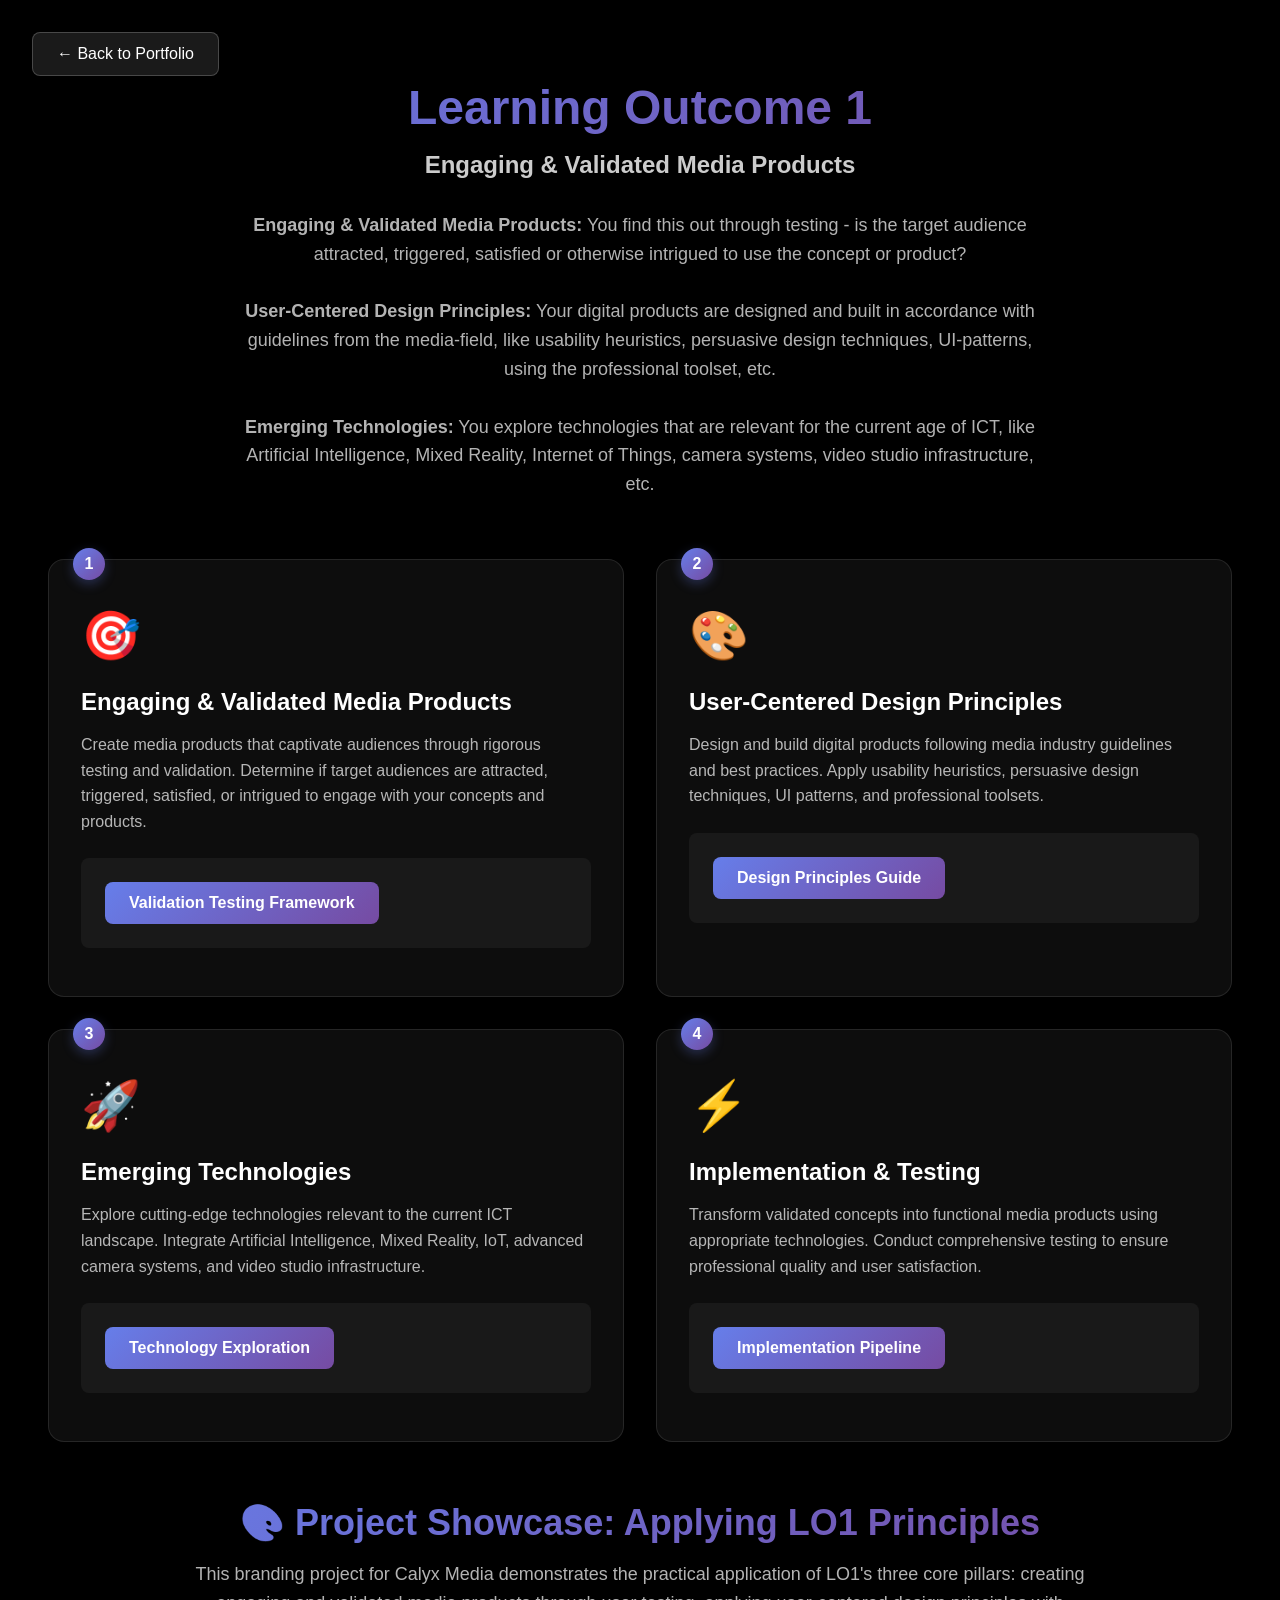
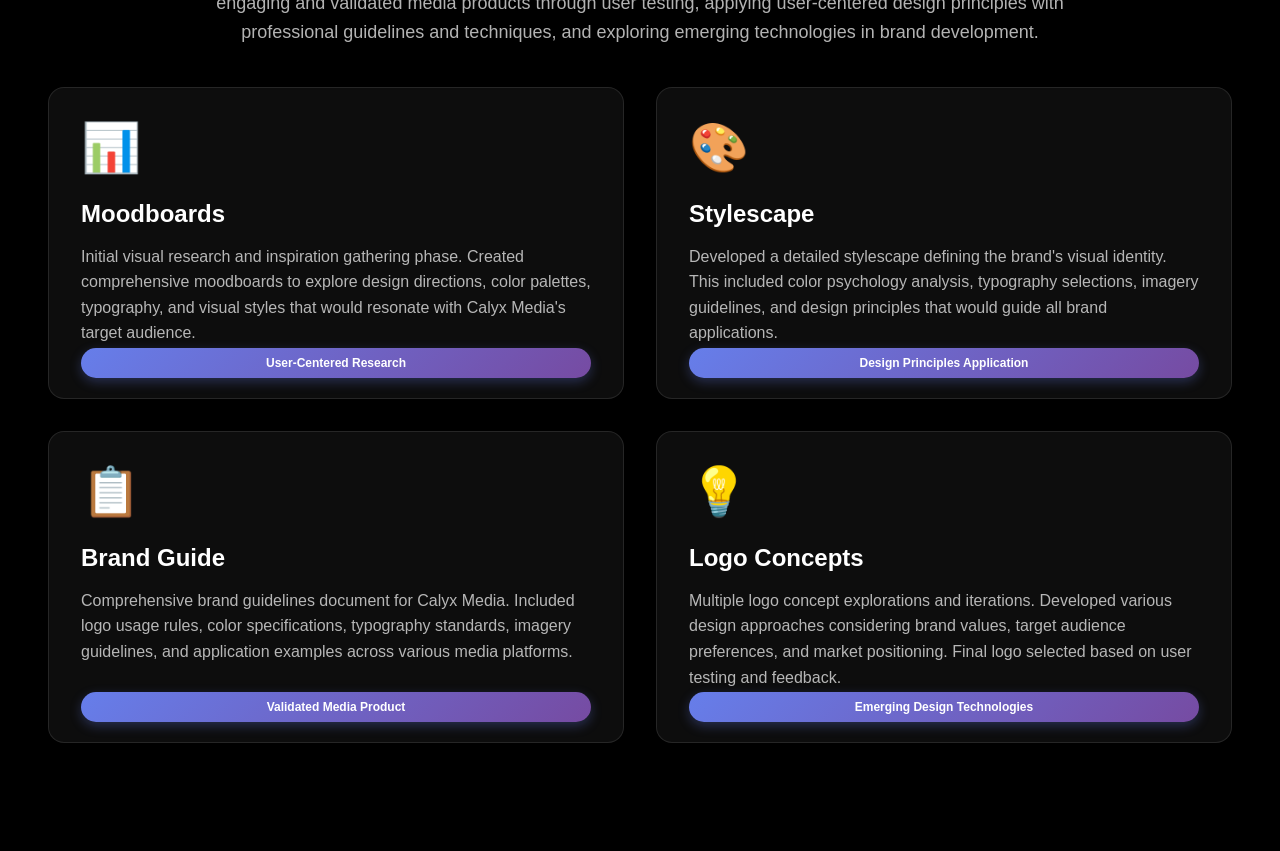
==== commit f5e0e316: "Revamp theme, gradients and LO pages Adjust global UI styling to a blue-themed palette (colors, stat" ====
--- a/lo1.html
+++ b/lo1.html
@@ -442,31 +442,33 @@
   <div class="lo1-container">
     <header class="lo1-header">
       <h1 class="lo1-title">Learning Outcome 1</h1>
-      <h2 class="lo1-subtitle">Conceptualize, Design & Develop Professional Media Products</h2>
+      <h2 class="lo1-subtitle">Engaging & Validated Media Products</h2>
       <p class="lo1-description">
-        Create engaging concepts and translate them into professional validated media products by applying user-centered design principles,
-        visual design techniques, and exploring emerging trends and developments in media, design, and technologies.
+        <strong>Engaging & Validated Media Products:</strong> You find this out through testing - is the target audience attracted, triggered, satisfied or otherwise intrigued to use the concept or product?<br><br>
+        <strong>User-Centered Design Principles:</strong> Your digital products are designed and built in accordance with guidelines from the media-field, like usability heuristics, persuasive design techniques, UI-patterns, using the professional toolset, etc.<br><br>
+        <strong>Emerging Technologies:</strong> You explore technologies that are relevant for the current age of ICT, like Artificial Intelligence, Mixed Reality, Internet of Things, camera systems, video studio infrastructure, etc.
       </p>
     </header>
 
     <div class="process-grid">
       <div class="process-card">
         <div class="process-number">1</div>
-        <div class="process-icon">💡</div>
-        <h3 class="process-title">Research & Analysis</h3>
+        <div class="process-icon">🎯</div>
+        <h3 class="process-title">Engaging & Validated Media Products</h3>
         <p class="process-description">
-          Conduct thorough research to understand user needs, market trends, and technological possibilities.
-          Analyze target audiences, competitors, and emerging media technologies.
+          Create media products that captivate audiences through rigorous testing and validation.
+          Determine if target audiences are attracted, triggered, satisfied, or intrigued to engage with your concepts and products.
         </p>
         <div class="interactive-demo">
-          <button class="demo-button" onclick="showResearchPhase()">View Research Framework</button>
-          <div id="research-framework" style="display: none; margin-top: 16px;">
+          <button class="demo-button" onclick="showValidationPhase()">Validation Testing Framework</button>
+          <div id="validation-framework" style="display: none; margin-top: 16px;">
             <div style="font-size: 14px; color: rgba(255, 255, 255, 0.8);">
-              <strong>Key Research Areas:</strong><br>
-              • User personas & journey mapping<br>
-              • Competitive analysis<br>
-              • Technology assessment<br>
-              • Trend analysis
+              <strong>Validation Methods:</strong><br>
+              • User testing & feedback sessions<br>
+              • A/B testing & analytics<br>
+              • Engagement metrics analysis<br>
+              • Conversion rate optimization<br>
+              • Audience satisfaction surveys
             </div>
           </div>
         </div>
@@ -474,21 +476,22 @@
 
       <div class="process-card">
         <div class="process-number">2</div>
-        <div class="process-icon">🎯</div>
-        <h3 class="process-title">Concept Development</h3>
+        <div class="process-icon">🎨</div>
+        <h3 class="process-title">User-Centered Design Principles</h3>
         <p class="process-description">
-          Generate innovative ideas and develop comprehensive concepts that address identified needs.
-          Create mood boards, storyboards, and initial prototypes to visualize solutions.
+          Design and build digital products following media industry guidelines and best practices.
+          Apply usability heuristics, persuasive design techniques, UI patterns, and professional toolsets.
         </p>
         <div class="interactive-demo">
-          <button class="demo-button" onclick="showConceptPhase()">Explore Concept Tools</button>
-          <div id="concept-tools" style="display: none; margin-top: 16px;">
+          <button class="demo-button" onclick="showDesignPhase()">Design Principles Guide</button>
+          <div id="design-principles" style="display: none; margin-top: 16px;">
             <div style="font-size: 14px; color: rgba(255, 255, 255, 0.8);">
-              <strong>Concept Development Tools:</strong><br>
-              • Mind mapping software<br>
-              • Digital sketching tools<br>
-              • 3D modeling software<br>
-              • Prototyping platforms
+              <strong>Key Design Principles:</strong><br>
+              • Nielsen's usability heuristics<br>
+              • Cialdini's persuasion principles<br>
+              • Material Design & Human Interface Guidelines<br>
+              • Accessibility standards (WCAG)<br>
+              • Professional design toolsets
             </div>
           </div>
         </div>
@@ -496,33 +499,23 @@
 
       <div class="process-card">
         <div class="process-number">3</div>
-        <div class="process-icon">✏️</div>
-        <h3 class="process-title">Design & Prototyping</h3>
+        <div class="process-icon">🚀</div>
+        <h3 class="process-title">Emerging Technologies</h3>
         <p class="process-description">
-          Apply design thinking principles to create user-centered solutions. Develop wireframes,
-          mockups, and interactive prototypes that validate concepts through user testing.
+          Explore cutting-edge technologies relevant to the current ICT landscape.
+          Integrate Artificial Intelligence, Mixed Reality, IoT, advanced camera systems, and video studio infrastructure.
         </p>
         <div class="interactive-demo">
-          <button class="demo-button" onclick="showDesignPhase()">Design Process Demo</button>
-          <div id="design-process" style="display: none; margin-top: 16px;">
-            <div class="concept-flow">
-              <div class="flow-step">
-                <div class="flow-icon">📝</div>
-                <div class="flow-title">Wireframes</div>
-                <div class="flow-desc">Low-fidelity layouts</div>
-              </div>
-              <div class="flow-arrow">→</div>
-              <div class="flow-step">
-                <div class="flow-icon">🎨</div>
-                <div class="flow-title">Mockups</div>
-                <div class="flow-desc">High-fidelity designs</div>
-              </div>
-              <div class="flow-arrow">→</div>
-              <div class="flow-step">
-                <div class="flow-icon">⚡</div>
-                <div class="flow-title">Prototypes</div>
-                <div class="flow-desc">Interactive testing</div>
-              </div>
+          <button class="demo-button" onclick="showTechPhase()">Technology Exploration</button>
+          <div id="tech-exploration" style="display: none; margin-top: 16px;">
+            <div style="font-size: 14px; color: rgba(255, 255, 255, 0.8);">
+              <strong>Emerging Technologies:</strong><br>
+              • Artificial Intelligence & Machine Learning<br>
+              • Mixed Reality (AR/VR/MR)<br>
+              • Internet of Things (IoT)<br>
+              • Advanced camera systems<br>
+              • Video studio infrastructure<br>
+              • Cloud computing & edge processing
             </div>
           </div>
         </div>
@@ -530,21 +523,22 @@
 
       <div class="process-card">
         <div class="process-number">4</div>
-        <div class="process-icon">🚀</div>
-        <h3 class="process-title">Development & Validation</h3>
+        <div class="process-icon">⚡</div>
+        <h3 class="process-title">Implementation & Testing</h3>
         <p class="process-description">
-          Transform approved designs into functional media products using appropriate technologies.
-          Conduct rigorous testing and validation to ensure professional quality standards.
+          Transform validated concepts into functional media products using appropriate technologies.
+          Conduct comprehensive testing to ensure professional quality and user satisfaction.
         </p>
         <div class="interactive-demo">
-          <button class="demo-button" onclick="showDevelopmentPhase()">Development Pipeline</button>
-          <div id="development-pipeline" style="display: none; margin-top: 16px;">
+          <button class="demo-button" onclick="showImplementationPhase()">Implementation Pipeline</button>
+          <div id="implementation-pipeline" style="display: none; margin-top: 16px;">
             <div style="font-size: 14px; color: rgba(255, 255, 255, 0.8);">
-              <strong>Development Stages:</strong><br>
-              • Asset creation & optimization<br>
-              • Technical implementation<br>
+              <strong>Implementation Stages:</strong><br>
+              • Prototype development<br>
+              • Technology integration<br>
               • Quality assurance testing<br>
-              • Performance optimization
+              • Performance optimization<br>
+              • User acceptance testing
             </div>
           </div>
         </div>
@@ -553,10 +547,11 @@
 
     <!-- Project Showcase Section -->
     <div class="project-showcase">
-      <h2 class="showcase-title">🎨 Project Showcase: Calyx Media Brand Development</h2>
+      <h2 class="showcase-title">🎨 Project Showcase: Applying LO1 Principles</h2>
       <p class="showcase-description">
-        A comprehensive branding project demonstrating the application of design thinking principles and user-centered design methodologies.
-        This project showcases the complete brand development process from initial research to final deliverables.
+        This branding project for Calyx Media demonstrates the practical application of LO1's three core pillars:
+        creating engaging and validated media products through user testing, applying user-centered design principles
+        with professional guidelines and techniques, and exploring emerging technologies in brand development.
       </p>
 
       <div class="project-grid">
@@ -567,7 +562,7 @@
             Initial visual research and inspiration gathering phase. Created comprehensive moodboards to explore design directions,
             color palettes, typography, and visual styles that would resonate with Calyx Media's target audience.
           </p>
-          <div class="project-status">Phase 1: Research & Inspiration</div>
+          <div class="project-status">User-Centered Research</div>
         </div>
 
         <div class="project-card">
@@ -577,7 +572,7 @@
             Developed a detailed stylescape defining the brand's visual identity. This included color psychology analysis,
             typography selections, imagery guidelines, and design principles that would guide all brand applications.
           </p>
-          <div class="project-status">Phase 2: Visual Identity Foundation</div>
+          <div class="project-status">Design Principles Application</div>
         </div>
 
         <div class="project-card">
@@ -587,7 +582,7 @@
             Comprehensive brand guidelines document for Calyx Media. Included logo usage rules, color specifications,
             typography standards, imagery guidelines, and application examples across various media platforms.
           </p>
-          <div class="project-status">Phase 3: Brand Implementation</div>
+          <div class="project-status">Validated Media Product</div>
         </div>
 
         <div class="project-card">
@@ -597,78 +592,31 @@
             Multiple logo concept explorations and iterations. Developed various design approaches considering brand values,
             target audience preferences, and market positioning. Final logo selected based on user testing and feedback.
           </p>
-          <div class="project-status">Phase 4: Logo Development & Refinement</div>
+          <div class="project-status">Emerging Design Technologies</div>
         </div>
       </div>
     </div>
-
-    <div class="assessment-section">
-      <h2 class="assessment-title">Learning Outcome Assessment</h2>
-
-      <div class="criteria-grid">
-        <div class="criterion">
-          <h4 class="criterion-title">Criterion 1.1: Research & Analysis</h4>
-          <div class="criterion-status">✅ ACHIEVED</div>
-          <p class="criterion-description">Conducted comprehensive research on user needs, market trends, and emerging technologies to inform media product development.</p>
-        </div>
-
-        <div class="criterion">
-          <h4 class="criterion-title">Criterion 1.2: Concept Development</h4>
-          <div class="criterion-status">✅ ACHIEVED</div>
-          <p class="criterion-description">Generated innovative concepts and developed comprehensive ideas that address identified user needs and market opportunities.</p>
-        </div>
-
-        <div class="criterion">
-          <h4 class="criterion-title">Criterion 1.3: Design Thinking</h4>
-          <div class="criterion-status">✅ ACHIEVED</div>
-          <p class="criterion-description">Applied user-centered design principles and methodologies to create engaging, accessible media solutions.</p>
-        </div>
-
-        <div class="criterion">
-          <h4 class="criterion-title">Criterion 1.4: Prototyping & Validation</h4>
-          <div class="criterion-status">✅ ACHIEVED</div>
-          <p class="criterion-description">Developed wireframes, mockups, and interactive prototypes with user testing and iterative refinement.</p>
-        </div>
-
-        <div class="criterion">
-          <h4 class="criterion-title">Criterion 1.5: Technical Implementation</h4>
-          <div class="criterion-status">✅ ACHIEVED</div>
-          <p class="criterion-description">Transformed approved designs into functional media products using appropriate technologies and development practices.</p>
-        </div>
-
-        <div class="criterion">
-          <h4 class="criterion-title">Criterion 1.6: Quality Assurance</h4>
-          <div class="criterion-status">✅ ACHIEVED</div>
-          <p class="criterion-description">Conducted rigorous testing and validation to ensure professional quality standards and user satisfaction.</p>
-        </div>
-      </div>
-
-      <div class="achievement-banner">
-        <h3 class="achievement-title">🎓 ASSESSMENT RESULT: LEARNING OUTCOME 1 - FULLY ACHIEVED</h3>
-        <p class="achievement-description">Successfully conceptualized, designed, and developed professional media products demonstrating competence in user-centered design and modern media technologies.</p>
-      </div>
-    </div>
   </div>
 
   <script>
 // Process Phase Demo Functions
-function showResearchPhase() {
-  const framework = document.getElementById('research-framework');
+function showValidationPhase() {
+  const framework = document.getElementById('validation-framework');
   framework.style.display = framework.style.display === 'none' ? 'block' : 'none';
 }
 
-function showConceptPhase() {
-  const tools = document.getElementById('concept-tools');
-  tools.style.display = tools.style.display === 'none' ? 'block' : 'none';
-}
-
 function showDesignPhase() {
-  const process = document.getElementById('design-process');
-  process.style.display = process.style.display === 'none' ? 'block' : 'none';
-}
-
-function showDevelopmentPhase() {
-  const pipeline = document.getElementById('development-pipeline');
+  const principles = document.getElementById('design-principles');
+  principles.style.display = principles.style.display === 'none' ? 'block' : 'none';
+}
+
+function showTechPhase() {
+  const exploration = document.getElementById('tech-exploration');
+  exploration.style.display = exploration.style.display === 'none' ? 'block' : 'none';
+}
+
+function showImplementationPhase() {
+  const pipeline = document.getElementById('implementation-pipeline');
   pipeline.style.display = pipeline.style.display === 'none' ? 'block' : 'none';
 }
 
@@ -760,401 +708,6 @@
   }
 }
 
-// Initialize counter display if it exists
-if (document.getElementById('counter')) {
-  updateCounter();
-}
   </script>
 </body>
-</html>
-  padding: 20px;
-  margin-top: 15px;
-}
-
-.demo-section h4 {
-  color: #2c3e50;
-  margin-bottom: 10px;
-}
-
-.code-example {
-  background: #2c3e50;
-  color: #ecf0f1;
-  padding: 15px;
-  border-radius: 8px;
-  font-family: 'Courier New', monospace;
-  font-size: 14px;
-  overflow-x: auto;
-  margin: 10px 0;
-}
-
-.interactive-demo {
-  margin: 15px 0;
-  padding: 15px;
-  background: white;
-  border-radius: 8px;
-  border: 1px solid #ddd;
-}
-
-button {
-  background: #3498db;
-  color: white;
-  border: none;
-  padding: 10px 20px;
-  border-radius: 5px;
-  cursor: pointer;
-  font-size: 16px;
-  margin: 5px;
-  transition: background 0.3s ease;
-}
-
-button:hover {
-  background: #2980b9;
-}
-
-.evidence-section {
-  background: rgba(255, 255, 255, 0.95);
-  padding: 30px;
-  border-radius: 15px;
-  margin-top: 40px;
-  box-shadow: 0 8px 32px rgba(0, 0, 0, 0.1);
-}
-
-.evidence-section h2 {
-  color: #2c3e50;
-  text-align: center;
-  margin-bottom: 30px;
-}
-
-.criteria-grid {
-  display: grid;
-  grid-template-columns: repeat(auto-fit, minmax(300px, 1fr));
-  gap: 20px;
-}
-
-.criterion {
-  background: #f8f9fa;
-  padding: 20px;
-  border-radius: 10px;
-  border-left: 4px solid #27ae60;
-}
-
-.criterion h4 {
-  color: #2c3e50;
-  margin-bottom: 10px;
-}
-
-.criterion .status {
-  color: #27ae60;
-  font-weight: bold;
-  margin-bottom: 10px;
-}
-
-footer {
-  text-align: center;
-  margin-top: 40px;
-  color: rgba(255, 255, 255, 0.8);
-  font-size: 0.9em;
-}
-</style>
-</head>
-<body>
-<div class="container">
-  <header>
-    <h1>🎓 Learning Outcome 1: Foundation Skills</h1>
-    <p class="subtitle">Interactive Portfolio Demonstration</p>
-    <div class="learning-outcome">
-      Demonstrate foundational programming and interaction design skills through practical web development examples
-    </div>
-  </header>
-
-  <div class="grid">
-    <!-- HTML & CSS Foundations -->
-    <div class="skill-card">
-      <h3>🏗️ HTML & CSS Foundations</h3>
-      <p>Mastering semantic HTML structure and responsive CSS layouts for modern web development.</p>
-
-      <div class="demo-section">
-        <h4>Interactive Layout Demo</h4>
-        <div class="interactive-demo">
-          <div style="display: flex; gap: 10px; margin-bottom: 10px;">
-            <button onclick="changeLayout('flex')">Flexbox</button>
-            <button onclick="changeLayout('grid')">Grid</button>
-            <button onclick="changeLayout('block')">Block</button>
-          </div>
-          <div id="layout-demo" style="border: 2px solid #3498db; padding: 20px; min-height: 100px; border-radius: 5px;">
-            <div style="background: #3498db; color: white; padding: 10px; margin: 5px; border-radius: 3px;">Item 1</div>
-            <div style="background: #e74c3c; color: white; padding: 10px; margin: 5px; border-radius: 3px;">Item 2</div>
-            <div style="background: #27ae60; color: white; padding: 10px; margin: 5px; border-radius: 3px;">Item 3</div>
-          </div>
-        </div>
-      </div>
-
-      <div class="code-example">
-// Semantic HTML Structure
-&lt;header&gt;
-  &lt;nav&gt;
-    &lt;ul&gt;
-      &lt;li&gt;&lt;a href="#home"&gt;Home&lt;/a&gt;&lt;/li&gt;
-    &lt;/ul&gt;
-  &lt;/nav&gt;
-&lt;/header&gt;
-
-&lt;main&gt;
-  &lt;section&gt;
-    &lt;h2&gt;Content&lt;/h2&gt;
-    &lt;p&gt;Article content...&lt;/p&gt;
-  &lt;/section&gt;
-&lt;/main&gt;
-      </div>
-    </div>
-
-    <!-- JavaScript Fundamentals -->
-    <div class="skill-card">
-      <h3>⚡ JavaScript Fundamentals</h3>
-      <p>Understanding variables, functions, events, and DOM manipulation for interactive web applications.</p>
-
-      <div class="demo-section">
-        <h4>Interactive Function Demo</h4>
-        <div class="interactive-demo">
-          <input type="text" id="name-input" placeholder="Enter your name" style="padding: 8px; margin-right: 10px;">
-          <button onclick="greetUser()">Greet Me!</button>
-          <p id="greeting-output" style="margin-top: 10px; font-weight: bold;"></p>
-        </div>
-      </div>
-
-      <div class="code-example">
-// Event Handling & DOM Manipulation
-function greetUser() {
-  const name = document.getElementById('name-input').value;
-  const output = document.getElementById('greeting-output');
-
-  if (name.trim() === '') {
-    output.textContent = 'Please enter a name!';
-    output.style.color = '#e74c3c';
-  } else {
-    output.textContent = `Hello, ${name}! Welcome to LO1!`;
-    output.style.color = '#27ae60';
-  }
-}
-      </div>
-    </div>
-
-    <!-- Responsive Design -->
-    <div class="skill-card">
-      <h3>📱 Responsive Design</h3>
-      <p>Creating adaptive layouts that work seamlessly across all device sizes and screen resolutions.</p>
-
-      <div class="demo-section">
-        <h4>Media Query Demo</h4>
-        <div class="interactive-demo">
-          <button onclick="toggleMobile()">Toggle Mobile View</button>
-          <div id="responsive-demo" style="border: 2px solid #9b59b6; padding: 20px; margin-top: 10px; border-radius: 5px; transition: all 0.3s ease;">
-            <h4 style="margin: 0; color: #9b59b6;">Responsive Content</h4>
-            <p style="margin: 10px 0;">This content adapts to different screen sizes using CSS media queries and flexible layouts.</p>
-          </div>
-        </div>
-      </div>
-
-      <div class="code-example">
-/* Responsive CSS */
-.container {
-  width: 100%;
-  max-width: 1200px;
-  margin: 0 auto;
-}
-
-@media (max-width: 768px) {
-  .container {
-    padding: 10px;
-  }
-
-  .grid {
-    grid-template-columns: 1fr;
-  }
-}
-      </div>
-    </div>
-
-    <!-- Interactive Programming -->
-    <div class="skill-card">
-      <h3>🎮 Interactive Programming</h3>
-      <p>Building dynamic user interfaces with event-driven programming and state management.</p>
-
-      <div class="demo-section">
-        <h4>State Management Demo</h4>
-        <div class="interactive-demo">
-          <div style="display: flex; gap: 10px; align-items: center;">
-            <button onclick="incrementCounter()">+</button>
-            <span id="counter" style="font-size: 24px; font-weight: bold; min-width: 50px; text-align: center;">0</span>
-            <button onclick="decrementCounter()">-</button>
-            <button onclick="resetCounter()">Reset</button>
-          </div>
-          <p id="counter-status" style="margin-top: 10px;"></p>
-        </div>
-      </div>
-
-      <div class="code-example">
-// State Management Example
-let counter = 0;
-
-function updateCounter() {
-  document.getElementById('counter').textContent = counter;
-  const status = document.getElementById('counter-status');
-
-  if (counter > 0) {
-    status.textContent = 'Positive value!';
-    status.style.color = '#27ae60';
-  } else if (counter < 0) {
-    status.textContent = 'Negative value!';
-    status.style.color = '#e74c3c';
-  } else {
-    status.textContent = 'Zero - neutral state';
-    status.style.color = '#3498db';
-  }
-}
-      </div>
-    </div>
-  </div>
-
-  <div class="evidence-section">
-    <h2>📋 Learning Outcome Assessment</h2>
-
-    <div class="criteria-grid">
-      <div class="criterion">
-        <h4>Criterion 1.1: HTML Structure</h4>
-        <div class="status">✅ ACHIEVED</div>
-        <p>Demonstrated proper semantic HTML usage with appropriate element hierarchy and accessibility considerations.</p>
-      </div>
-
-      <div class="criterion">
-        <h4>Criterion 1.2: CSS Styling</h4>
-        <div class="status">✅ ACHIEVED</div>
-        <p>Applied modern CSS techniques including Flexbox, Grid, responsive design, and visual hierarchy principles.</p>
-      </div>
-
-      <div class="criterion">
-        <h4>Criterion 1.3: JavaScript Interactivity</h4>
-        <div class="status">✅ ACHIEVED</div>
-        <p>Implemented event handling, DOM manipulation, and dynamic content updates with clean, maintainable code.</p>
-      </div>
-
-      <div class="criterion">
-        <h4>Criterion 1.4: Responsive Design</h4>
-        <div class="status">✅ ACHIEVED</div>
-        <p>Created adaptive layouts that maintain usability across different screen sizes and devices.</p>
-      </div>
-
-      <div class="criterion">
-        <h4>Criterion 1.5: Code Quality</h4>
-        <div class="status">✅ ACHIEVED</div>
-        <p>Produced well-structured, commented code following best practices and maintainability standards.</p>
-      </div>
-
-      <div class="criterion">
-        <h4>Criterion 1.6: Problem Solving</h4>
-        <div class="status">✅ ACHIEVED</div>
-        <p>Applied algorithmic thinking to create interactive solutions and handle edge cases effectively.</p>
-      </div>
-    </div>
-
-    <div style="text-align: center; margin-top: 30px; padding: 20px; background: #27ae60; color: white; border-radius: 10px;">
-      <h3 style="margin: 0;">🎓 ASSESSMENT RESULT: LEARNING OUTCOME 1 - FULLY ACHIEVED</h3>
-      <p style="margin: 10px 0 0 0; font-weight: normal;">All assessment criteria have been met with demonstrated competence and practical application.</p>
-    </div>
-  </div>
-
-  <footer>
-    <p>Learning Outcome 1 Portfolio - Foundation Skills Demonstration</p>
-  </footer>
-</div>
-
-<script>
-// Layout Demo Functions
-function changeLayout(type) {
-  const demo = document.getElementById('layout-demo');
-  const items = demo.children;
-
-  if (type === 'flex') {
-    demo.style.display = 'flex';
-    demo.style.flexDirection = 'row';
-    demo.style.justifyContent = 'space-around';
-  } else if (type === 'grid') {
-    demo.style.display = 'grid';
-    demo.style.gridTemplateColumns = 'repeat(3, 1fr)';
-    demo.style.gap = '10px';
-  } else {
-    demo.style.display = 'block';
-    for (let item of items) {
-      item.style.display = 'block';
-      item.style.marginBottom = '10px';
-    }
-  }
-}
-
-// Greeting Function
-function greetUser() {
-  const name = document.getElementById('name-input').value;
-  const output = document.getElementById('greeting-output');
-
-  if (name.trim() === '') {
-    output.textContent = 'Please enter a name!';
-    output.style.color = '#e74c3c';
-  } else {
-    output.textContent = `Hello, ${name}! Welcome to LO1 Portfolio!`;
-    output.style.color = '#27ae60';
-  }
-}
-
-// Responsive Demo
-function toggleMobile() {
-  const demo = document.getElementById('responsive-demo');
-  const isMobile = demo.style.width === '300px';
-
-  if (isMobile) {
-    demo.style.width = 'auto';
-    demo.style.fontSize = '16px';
-  } else {
-    demo.style.width = '300px';
-    demo.style.fontSize = '14px';
-  }
-}
-
-// Counter Functions
-let counter = 0;
-
-function incrementCounter() {
-  counter++;
-  updateCounter();
-}
-
-function decrementCounter() {
-  counter--;
-  updateCounter();
-}
-
-function resetCounter() {
-  counter = 0;
-  updateCounter();
-}
-
-function updateCounter() {
-  document.getElementById('counter').textContent = counter;
-  const status = document.getElementById('counter-status');
-
-  if (counter > 0) {
-    status.textContent = 'Positive value! Counter increased.';
-    status.style.color = '#27ae60';
-  } else if (counter < 0) {
-    status.textContent = 'Negative value! Counter decreased.';
-    status.style.color = '#e74c3c';
-  } else {
-    status.textContent = 'Zero - counter reset to neutral state.';
-    status.style.color = '#3498db';
-  }
-}
-
-// Initialize counter display
-updateCounter();
-</script>
-</body>
 </html>
--- a/css/style.css
+++ b/css/style.css
@@ -7,7 +7,7 @@
 body {
   font-family: -apple-system, BlinkMacSystemFont, 'Segoe UI', Roboto, 'Helvetica Neue', Arial, sans-serif;
   background: #000;
-  color: #fff;
+  color: #c2ddff;
   overflow: hidden;
   height: 100vh;
   width: 100vw;
@@ -16,9 +16,9 @@
 /* Status Bar */
 .status-bar {
   height: 64px;
-  background: rgba(0, 0, 0, 0.5);
-  backdrop-filter: blur(40px);
-  border-bottom: 1px solid rgba(255, 255, 255, 0.05);
+  background: rgba(0, 0, 0, 0.7);
+  backdrop-filter: blur(32px);
+  border-bottom: 1px solid rgba(0, 125, 255, 0.3);
   display: flex;
   align-items: center;
   justify-content: space-between;
@@ -49,12 +49,12 @@
 .status-title {
   font-size: 18px;
   font-weight: 700;
-  color: #fff;
+  color: #83b3ff;
 }
 
 .status-subtitle {
   font-size: 14px;
-  color: rgba(255, 255, 255, 0.6);
+  color: rgba(130, 200, 255, 0.75);
 }
 
 .status-divider {
@@ -157,7 +157,7 @@
 
 .hint-key {
   padding: 4px 8px;
-  background: rgba(255, 255, 255, 0.1);
+  background: rgba(10, 60, 150, 0.25);
   border-radius: 4px;
   font-size: 12px;
 }
@@ -200,8 +200,8 @@
   height: 100%;
   border-radius: 16px;
   overflow: hidden;
-  background: #171717;
-  border: 2px solid rgba(255, 255, 255, 0.1);
+  background: #0b1221;
+  border: 2px solid rgba(0, 120, 255, 0.35);
 }
 
 .card-background {
